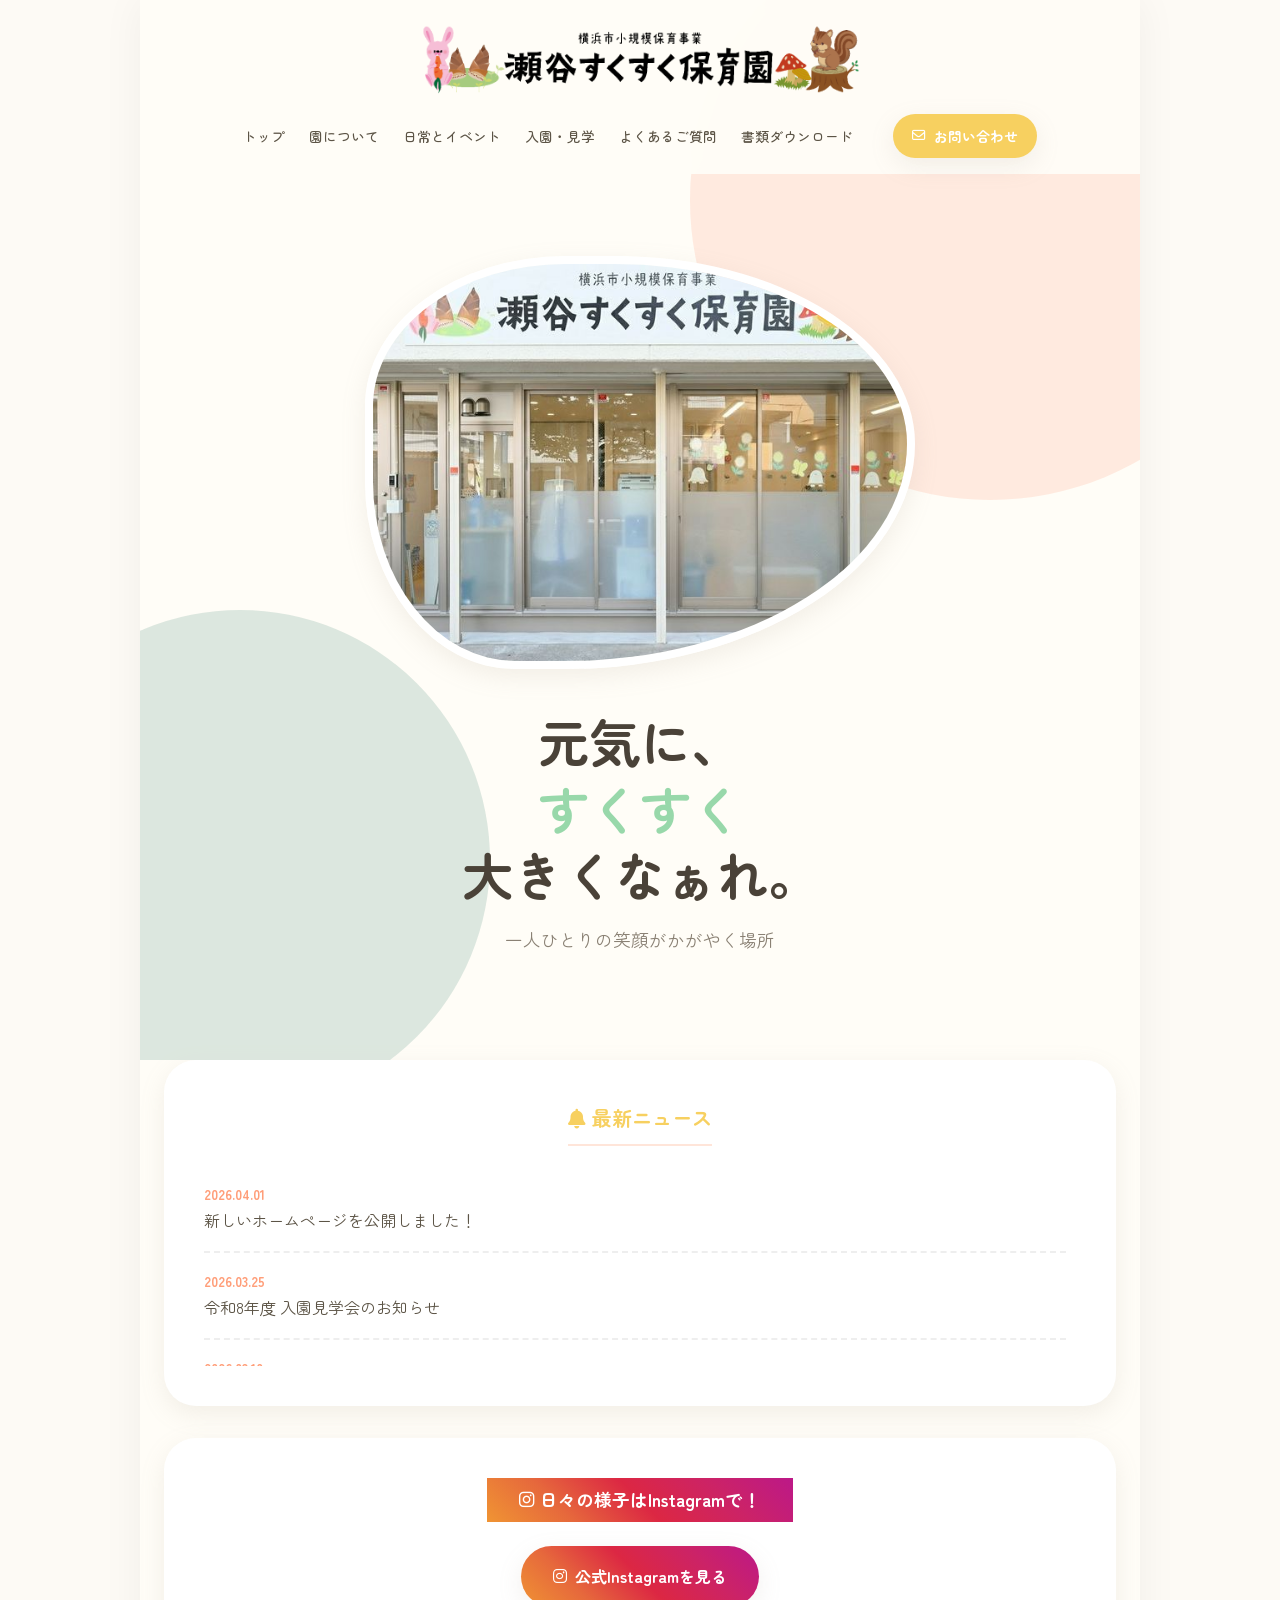
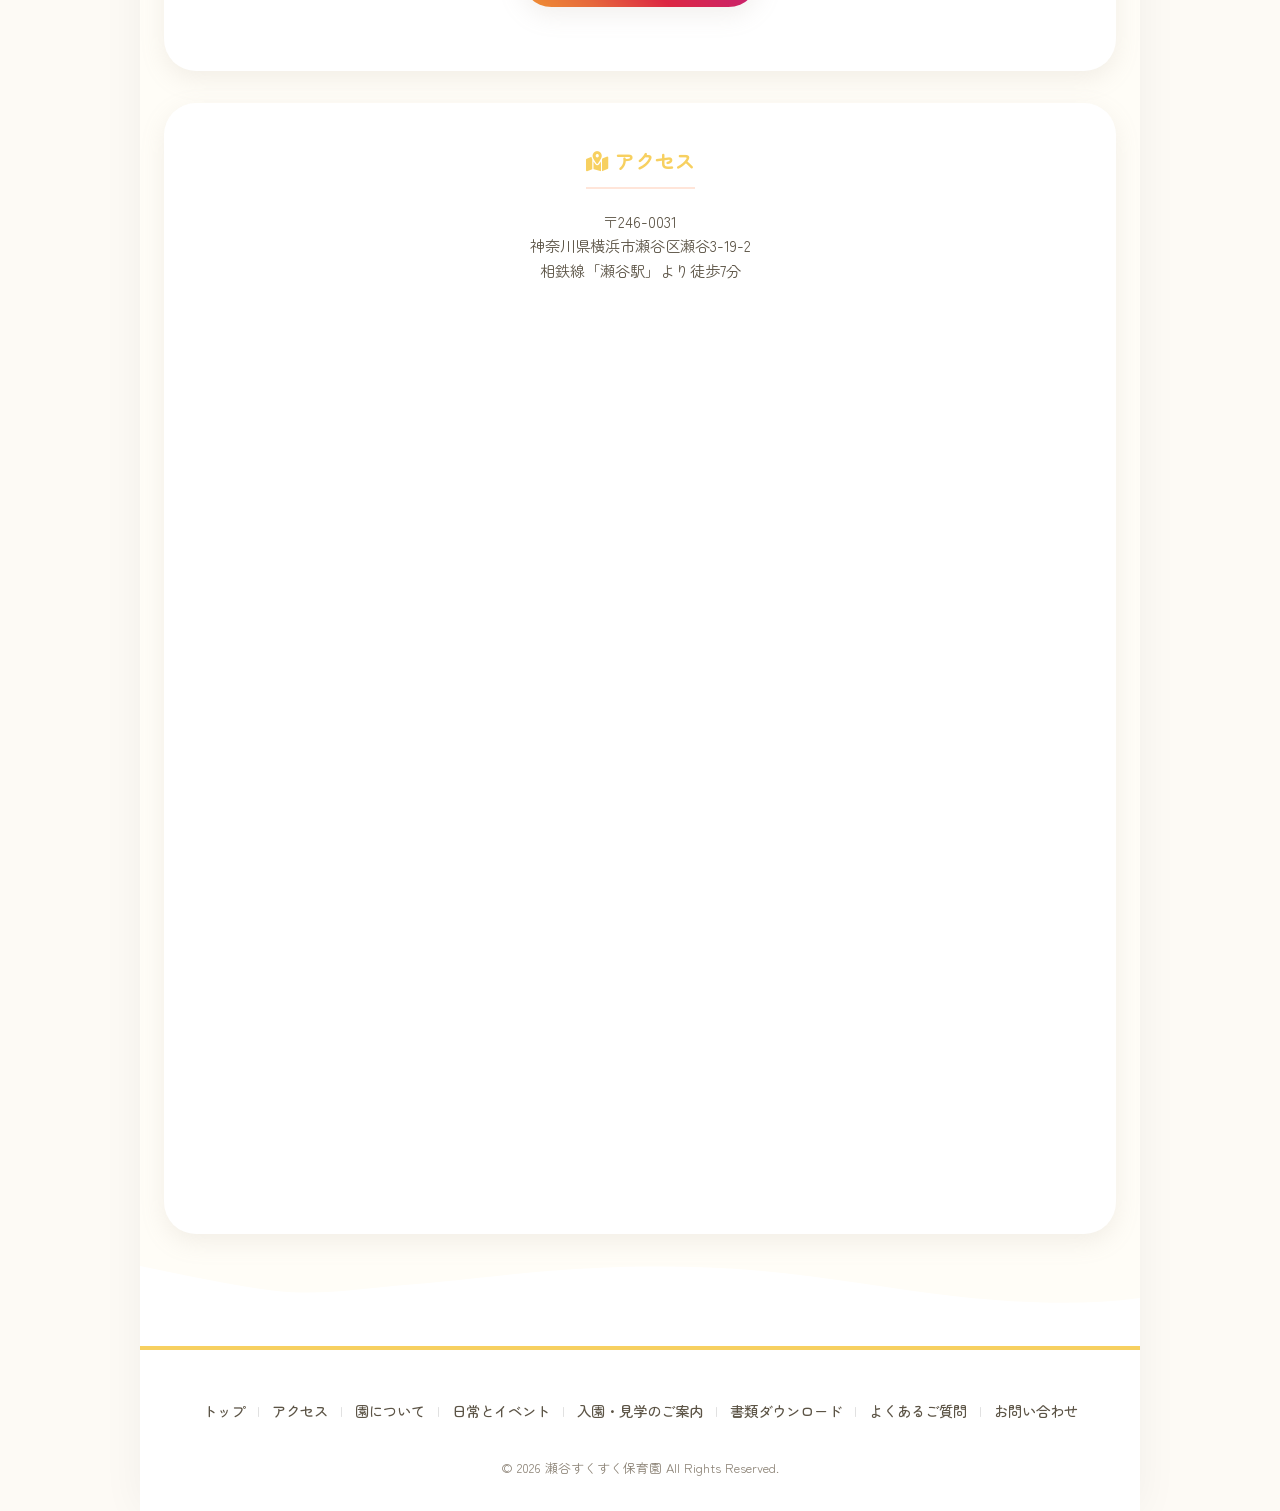
==== index.html @ 784ada80 "feat: デスクトップメニューに「書類ダウンロード」を追加し全ページのナビゲーションを統一" ====
<!DOCTYPE html>
<html lang="ja">

<head>
  <meta charset="UTF-8">
  <meta name="viewport" content="width=device-width, initial-scale=1.0, maximum-scale=1.0, user-scalable=no">
  <title>瀬谷すくすく保育園 | トップ</title>
  <meta name="description" content="瀬谷すくすく保育園の新しいホームページです。毎日の元気な様子はInstagramで配信中！見学・入園のご案内はこちら。">
  <link rel="stylesheet" href="css/styles.css">
  <link rel="stylesheet" href="https://cdnjs.cloudflare.com/ajax/libs/font-awesome/6.4.0/css/all.min.css">
  <!-- Elfsight Instagram Widget script -->
  <script src="https://elfsightcdn.com/platform.js" async></script>
</head>

<body>

  <!-- Main Container -->
  <div class="container">

    <header>
      <a href="index.html" class="logo">
        <img src="images/main_logo_v3.png" alt="瀬谷すくすく保育園" class="logo-img">
      </a>
      <nav class="desktop-nav">
        <ul>
          <li><a href="index.html">トップ</a></li>
          <li><a href="about.html">園について</a></li>
          <li><a href="daily.html">日常とイベント</a></li>
          <li><a href="admission.html">入園・見学</a></li>
          <li><a href="faq.html">よくあるご質問</a></li>
          <li><a href="download.html">書類ダウンロード</a></li>
        </ul>
        <div class="nav-contact-desktop">
          <a href="contact.html" class="btn btn-primary"><i class="fa-regular fa-envelope"></i> お問い合わせ</a>
        </div>
      </nav>
      <div class="hamburger">
        <span></span>
        <span></span>
        <span></span>
      </div>
      <!-- Hamburger Menu Overlay -->
      <nav class="mobile-nav">
        <img src="images/rabbit_menu.png" alt="うさぎ" class="menu-rabbit">
        <ul>
          <li><a href="index.html">トップ</a></li>
          <li><a href="index.html#access">アクセス</a></li>
          <li><a href="about.html">園について</a></li>
          <li><a href="daily.html">日常とイベント</a></li>
          <li><a href="admission.html">入園・見学のご案内</a></li>
          <li><a href="download.html">書類ダウンロード</a></li>
          <li><a href="faq.html">よくあるご質問</a></li>
        </ul>
        <div class="nav-contact">
          <a href="contact.html" class="btn btn-primary"><i class="fa-regular fa-envelope"></i> お問い合わせ</a>
        </div>
      </nav>
    </header>

    <main>
      <!-- Hero Section -->
      <section id="top" class="hero">
        <div class="hero-bg-blob"></div>
        <div class="hero-bg-blob-2"></div>
        <div class="hero-image">
          <img src="images/hero-1.png" alt="瀬谷すくすく保育園" class="fade-in" id="hero-image-main">
        </div>
        <h1 style="margin-top: 0;">
          元気に、<span>すくすく</span>大きくなぁれ。
        </h1>
        <p>一人ひとりの笑顔がかがやく場所</p>
      </section>

        <!-- Latest News Section -->
        <section id="news" class="card fade-in">
          <h2 class="card-title">
            <i class="fa-solid fa-bell" style="color: var(--primary-color);"></i> 最新ニュース
          </h2>
          <div class="news-list-container">
            <div class="news-item">
              <span class="news-date">2026.04.01</span>
              <span class="news-title">新しいホームページを公開しました！</span>
            </div>
            <div class="news-item">
              <span class="news-date">2026.03.25</span>
              <span class="news-title">令和8年度 入園見学会のお知らせ</span>
            </div>
            <div class="news-item">
              <span class="news-date">2026.03.10</span>
              <span class="news-title">春の親子遠足について</span>
            </div>
            <div class="news-item">
              <span class="news-date">2026.02.28</span>
              <span class="news-title">「すくすく通信」3月号を掲載しました</span>
            </div>
          </div>
        </section>

        <!-- Instagram Section -->
        <section id="instagram" class="card fade-in" style="padding-left: 1rem; padding-right: 1rem;">
          <div class="insta-header">
            <h2 class="insta-title-main"><i class="fa-brands fa-instagram"></i>日々の様子はInstagramで！</h2>
          </div>

          <div class="elfsight-app-5ca52e6a-f6e7-4073-9e24-0e0b05ff27c8" data-elfsight-app-lazy></div>

          <a href="https://www.instagram.com/sukusukuseya/" class="btn btn-instagram" target="_blank">
            <i class="fa-brands fa-instagram"></i> 公式Instagramを見る
          </a>
        </section>

      <!-- Access Section -->
      <!-- Access Section -->
      <section id="access" class="access card fade-in">
        <h3 class="card-title">
          <i class="fa-solid fa-map-location-dot" style="color: var(--primary-color);"></i> アクセス
        </h3>
        <p class="access-address">
          〒246-0031<br>
          神奈川県横浜市瀬谷区瀬谷3-19-2<br>
          相鉄線「瀬谷駅」より徒歩7分
        </p>

        <div class="map-container">
          <iframe src="https://maps.google.com/maps?q=神奈川県横浜市瀬谷区瀬谷3-19-2&t=&z=15&ie=UTF8&iwloc=&output=embed"
            width="100%" height="500" style="border:0; height: 100%;" allowfullscreen="" loading="lazy"
            referrerpolicy="no-referrer-when-downgrade"></iframe>
        </div>
      </section>

      <!-- Wave Separator -->
      <div class="wave-top"></div>

    </main>

    <!-- Footer -->
    <footer>
      <nav class="footer-nav">
        <a href="index.html">トップ</a>
        <a href="index.html#access">アクセス</a>
        <a href="about.html">園について</a>
        <a href="daily.html">日常とイベント</a>
        <a href="admission.html">入園・見学のご案内</a>
        <a href="download.html">書類ダウンロード</a>
        <a href="faq.html">よくあるご質問</a>
        <a href="contact.html">お問い合わせ</a>
      </nav>
      <p class="copyright">
        &copy; 2026 瀬谷すくすく保育園 All Rights Reserved.
      </p>
    </footer>

  </div>

  <script src="js/main.js"></script>
</body>

</html>
---- css/styles.css ----
@import url('https://fonts.googleapis.com/css2?family=Zen+Maru+Gothic:wght@400;500;700&display=swap');

:root {
  --primary-color: #F7D060;
  --secondary-color: #98D8AA;
  --accent-color: #FF9E79;
  --bg-color: #FFFDF7;
  --text-main: #5C5446;
  --text-light: #8A8174;
  --blob-peach: #FFE5D9;
  --blob-green: #D4E2D9;
  --box-shadow: 0 8px 24px rgba(169, 155, 142, 0.15);
  --border-radius-lg: 32px;
  --border-radius-blob: 40% 60% 70% 30% / 40% 50% 60% 50%;
  --transition: all 0.3s ease;
  --card-padding-sp: 1.5rem;
  --card-padding-pc: 2.5rem;
}

* {
  box-sizing: border-box;
  margin: 0;
  padding: 0;
}

body {
  font-family: 'Zen Maru Gothic', sans-serif;
  color: var(--text-main);
  background-color: var(--bg-color);
  line-height: 1.8;
  overflow-x: hidden;
}

body.no-scroll {
  overflow: hidden;
}

/* Visibility Utilities */
.sp, .tab, .pc {
  display: none !important;
}

@media (max-width: 767px) {
  .sp {
    display: block !important;
  }
  br.sp {
    display: inline !important;
  }
}

@media (min-width: 768px) and (max-width: 1023px) {
  .tab {
    display: block !important;
  }
  br.tab {
    display: inline !important;
  }
}

@media (min-width: 1024px) {
  .pc {
    display: block !important;
  }
  br.pc {
    display: inline !important;
  }
}

a {
  text-decoration: none;
  color: inherit;
}

h1,
h2,
h3,
h4 {
  font-weight: 700;
  color: #4A4238;
}

img {
  max-width: 100%;
  height: auto;
  border-radius: var(--border-radius-lg);
}

/* Animations */
@keyframes float {
  0% {
    transform: translateY(0px) rotate(0deg);
  }

  50% {
    transform: translateY(-15px) rotate(2deg);
  }

  100% {
    transform: translateY(0px) rotate(0deg);
  }
}

@keyframes blob-morph {
  0% {
    border-radius: 40% 60% 70% 30% / 40% 50% 60% 50%;
  }

  34% {
    border-radius: 70% 30% 50% 50% / 30% 30% 70% 70%;
  }

  67% {
    border-radius: 100% 60% 60% 100% / 100% 100% 60% 60%;
  }

  100% {
    border-radius: 40% 60% 70% 30% / 40% 50% 60% 50%;
  }
}

@keyframes fadeIn {
  from {
    opacity: 0;
    transform: translateY(20px);
  }

  to {
    opacity: 1;
    transform: translateY(0);
  }
}

.fade-in {
  opacity: 0;
  animation: fadeIn 1s ease forwards;
}

/* Header */
header {
  position: fixed;
  top: 0;
  left: 0;
  width: 100%;
  padding: 0.8rem 1rem;
  display: flex;
  justify-content: center;
  align-items: center;
  z-index: 1000;
  background: rgba(255, 253, 247, 0.9);
  backdrop-filter: blur(10px);
}

.logo {
  font-size: 1.25rem;
  font-weight: 700;
  color: var(--accent-color);
  display: flex;
  align-items: center;
  gap: 8px;
  margin: 0;
  max-width: calc(100% - 100px);
}

/* CSS-based crop for the sign */
.logo-img {
  width: auto;
  max-width: 100%;
  height: 70px;
  object-fit: contain;
  border-radius: 0;
}

.logo-img-small {
  width: 150px;
  height: 30px;
  object-fit: cover;
  object-position: center 10%;
  border-radius: 8px;
  margin-bottom: 0.5rem;
}

.hamburger {
  position: absolute;
  right: 1.25rem;
  top: 50%;
  transform: translateY(-50%);
  width: 32px;
  height: 22px;
  display: flex;
  flex-direction: column;
  justify-content: space-between;
  cursor: pointer;
  z-index: 1001;
}

.hamburger span {
  display: block;
  width: 100%;
  height: 3px;
  background-color: var(--text-main);
  border-radius: 3px;
  transition: var(--transition);
}

.hamburger.active span:nth-child(1) {
  transform: translateY(9.5px) rotate(45deg);
}

.hamburger.active span:nth-child(2) {
  opacity: 0;
}

.hamburger.active span:nth-child(3) {
  transform: translateY(-9.5px) rotate(-45deg);
}

/* Mobile Nav Overlay */
.mobile-nav {
  position: fixed;
  top: 0;
  left: 0;
  width: 100%;
  height: 100%;
  height: 100dvh;
  background: var(--bg-color);
  z-index: 1000;
  display: flex;
  flex-direction: column;
  justify-content: flex-start;
  align-items: center;
  padding: 4rem 1.5rem;
  opacity: 0;
  visibility: hidden;
  transform: scale(0.95);
  transition: opacity 0.4s ease, visibility 0.4s, transform 0.4s ease;
  overflow-y: auto;
  -webkit-overflow-scrolling: touch;
}

.mobile-nav.open {
  opacity: 1;
  visibility: visible;
  transform: scale(1);
}

.menu-rabbit {
  width: 100px;
  max-width: 30%;
  margin-bottom: 0.5rem;
  animation: float 4s ease-in-out infinite;
}

.mobile-nav ul {
  list-style: none;
  text-align: center;
  margin-bottom: 1.5rem;
}

.mobile-nav ul li {
  margin-bottom: 1rem;
}

.mobile-nav ul li a {
  font-size: 1.2rem;
  font-weight: 700;
  color: var(--text-main);
}

.nav-contact {
  margin-top: 0;
}

/* Helper for subpages */
.pt-top {
  padding-top: 110px;
}

/* Hero Section */
.hero {
  position: relative;
  display: flex;
  flex-direction: column;
  align-items: center;
  padding: 8rem 1.5rem 4rem;
  text-align: center;
  overflow: hidden;
  z-index: 5; /* Create stacking context for bubbles */
}

.hero h1, .hero p, .hero-image {
  position: relative;
  z-index: 10; /* Ensure content is above bubbles */
}

.hero-bg-blob {
  position: absolute;
  top: -50px;
  right: -100px;
  width: 300px;
  height: 300px;
  background: var(--blob-peach);
  border-radius: 50%;
  opacity: 0.8;
  z-index: 1;
  animation: blob-morph 10s infinite alternate;
}

.hero-bg-blob-2 {
  position: absolute;
  bottom: 0;
  left: -80px;
  width: 250px;
  height: 250px;
  background: var(--blob-green);
  border-radius: 50%;
  opacity: 0.8;
  z-index: 1;
  animation: blob-morph 12s infinite alternate-reverse;
}

.hero-image {
  position: relative;
  width: 100%;
  max-width: 550px;
  animation: float 6s ease-in-out infinite;
  margin-bottom: 2rem;
}

.hero h1 {
  font-size: 2.5rem;
  line-height: 1.3;
  margin-bottom: 1rem;
  position: relative;
  z-index: 10;
}

.hero h1 span {
  display: block;
  color: var(--secondary-color);
}

.hero p {
  font-size: 1.1rem;
  margin-bottom: 2.5rem;
  color: var(--text-light);
}

.hero-image img {
  width: 100%;
  aspect-ratio: 4 / 3;
  object-fit: cover;
  border-radius: var(--border-radius-blob);
  box-shadow: var(--box-shadow);
  border: 8px solid white;
  position: relative;
  z-index: 11;
  /* Combine animations: fadeIn for opacity, blob-morph for shape */
  animation: fadeIn 0.8s ease-out forwards, blob-morph 15s infinite alternate;
}

.hero-image img.hero-img-exterior {
  object-position: center 30%; /* Shift image content downwards to show sign */
}

/* Wavy Section Separators using SVG background */
.wave-top,
.wave-bottom {
  width: 100%;
  height: 40px;
  /* Adjust height */
  background-repeat: no-repeat;
  background-size: 100% 100%;
  /* Ensure the wave stretches to full width/height */
  background-position: bottom;
}

.wave-top {
  background-image: url('data:image/svg+xml;utf8,<svg viewBox="0 0 1200 120" preserveAspectRatio="none" xmlns="http://www.w3.org/2000/svg"><path d="M321.39,56.44c58-10.79,114.16-30.13,172-41.86,82.39-16.72,168.19-17.73,250.45-.39C823.78,31,906.67,72,985.66,92.83c70.05,18.48,146.53,26.09,214.34,3V120H0V0C54.43,26.5,108.57,59.34,163.66,74.72,216.59,89.47,270.78,66.86,321.39,56.44Z" fill="%23fff" /></svg>');
  height: 80px;
  /* 40px wave + 40px white space */
  background-size: 100% 40px;
  background-position: top;
  border-bottom: 40px solid #fff;
  margin-top: 0;
  margin-bottom: 0;
  position: relative;
  z-index: 5;
  pointer-events: none;
  /* Make clicking/scrolling pass through */
}

/* Sections */
section {
  padding: 1.5rem 0.75rem;
  position: relative;
  scroll-margin-top: 110px;
}

@media (min-width: 480px) {
  section {
    padding: 2rem 1.5rem;
  }
}

.section-title {
  text-align: center;
  font-size: clamp(1.4rem, 6vw, 1.8rem);
  margin: 1.5rem auto 2.5rem;
  position: relative;
  display: block;
  width: fit-content;
}

.section-title::after {
  content: '';
  position: absolute;
  bottom: -8px;
  left: 15%;
  width: 70%;
  height: 6px;
  background: var(--primary-color);
  border-radius: 4px;
}


/* Instagram Special Decoration */
.insta-header {
  display: flex;
  flex-direction: column;
  align-items: center;
  margin-bottom: 1.5rem;
}

.insta-title-main {
  background: linear-gradient(45deg, #f09433, #e6683c, #dc2743, #cc2366, #bc1888);
  color: white;
  padding: 0.4rem 2rem;
  font-size: 1.1rem;
  font-weight: bold;
  display: inline-flex;
  align-items: center;
  gap: 6px;
}

#eapps-instagram-feed-1 {
  margin: 0 auto;
}

/* Force 4 columns for Instagram widget on mobile */
@media (max-width: 767px) {
  div[class*="elfsight-app"] div[class*="GridInner"],
  div[class*="elfsight-app"] div[class*="PostsGrid__Inner"],
  div[class*="elfsight-app"] div[class*="Layout__Inner"] {
    display: grid !important;
    grid-template-columns: repeat(4, 1fr) !important;
    gap: 4px !important;
  }
  
  /* Adjust image ratio/size if necessary */
  div[class*="elfsight-app"] div[class*="Post__Media"] {
    padding-top: 100% !important;
  }
}

.news-list-container {
  max-height: 200px;
  overflow-y: auto;
  padding-right: 10px;
  text-align: left;
}


/* News & Instagram */
.news-insta {
  background: white;
  border-radius: var(--border-radius-lg);
  padding: var(--card-padding-sp);
  box-shadow: var(--box-shadow);
  margin-bottom: 2rem;
  position: relative;
}

@media (min-width: 480px) {
  .news-insta {
    padding: var(--card-padding-pc);
  }
}

.news-item {
  display: flex;
  flex-direction: column;
  border-bottom: 2px dashed #eee;
  padding: 1rem 0;
}

.news-item:last-child {
  border-bottom: none;
}

.news-date {
  font-size: 0.85rem;
  color: var(--accent-color);
  font-weight: 700;
}

.news-title {
  font-size: 1rem;
}

.news-list-container::-webkit-scrollbar {
  width: 6px;
}

.news-list-container::-webkit-scrollbar-track {
  background: var(--bg-color);
  border-radius: 4px;
}

.news-list-container::-webkit-scrollbar-thumb {
  background: var(--primary-color);
  border-radius: 4px;
}

.btn {
  display: inline-flex;
  align-items: center;
  justify-content: center;
  padding: 1rem 2rem;
  border-radius: 50px;
  font-weight: 700;
  box-shadow: var(--box-shadow);
  transition: var(--transition);
  margin-bottom: 1.5rem;
  gap: 8px;
}

.btn-primary {
  background: var(--primary-color);
  color: #fff;
}

.btn-primary:active {
  transform: scale(0.95);
}

.btn-instagram {
  background: linear-gradient(45deg, #f09433 0%, #e6683c 25%, #dc2743 50%, #cc2366 75%, #bc1888 100%);
  color: white;
}

/* About Section */
.about {
  background: var(--blob-peach);
  border-radius: var(--border-radius-lg);
  margin: 2rem 1.5rem;
  padding: var(--card-padding-sp);
}

@media (min-width: 480px) {
  .about {
    padding: var(--card-padding-pc);
  }
}

.manager-profile {
  display: flex;
  flex-direction: column;
  align-items: center;
  text-align: center;
  margin-bottom: 2rem;
}

.manager-avatar {
  width: 150px;
  height: 150px;
  border-radius: 50%;
  margin-bottom: 1rem;
  object-fit: cover;
}

/* Daily Life & Admission */
.card {
  background: white;
  border-radius: var(--border-radius-lg);
  padding: var(--card-padding-sp);
  box-shadow: var(--box-shadow);
  margin-bottom: 2rem;
  margin-left: 0.75rem;
  margin-right: 0.75rem;
  text-align: left;
}

@media (min-width: 480px) {
  .card {
    padding: var(--card-padding-pc);
    margin-left: 1.5rem;
    margin-right: 1.5rem;
  }
}

.card-title {
  font-size: clamp(1.1rem, 4vw, 1.25rem);
  margin-bottom: 1.25rem;
  color: var(--primary-color);
  border-bottom: 2px solid var(--blob-peach);
  padding-bottom: 0.5rem;
  text-align: center;
  width: fit-content;
  margin-left: auto;
  margin-right: auto;
  display: block;
}

.card p {
  font-size: clamp(0.85rem, 3.8vw, 0.95rem);
  line-height: 1.6;
}

.admission-alert {
  background: var(--blob-blue);
  border: 2px dashed var(--secondary-color);
  box-shadow: none;
  /* Special alert look without card shadow */
}

/* Specialized Card for Contact/Call-to-Action */
.card-contact {
  text-align: center;
  background: white !important;
  border: 2px solid #FEF5D4 !important;
  box-shadow: none !important;
}

.btn-secondary-outline {
  background: white !important;
  border: 2px solid var(--secondary-color) !important;
  color: var(--secondary-color) !important;
}

.btn-secondary-outline:hover {
  background: var(--secondary-color) !important;
  color: white !important;
}

/* FAQ */
.faq-item {
  background: white;
  border-radius: 16px;
  margin-bottom: 1.5rem;
  overflow: hidden;
  box-shadow: 0 4px 12px rgba(0, 0, 0, 0.05);
}

.faq-q {
  padding: 1.2rem;
  font-weight: 700;
  cursor: pointer;
  display: flex;
  justify-content: flex-start;
  align-items: center;
  background: white;
  text-align: left;
}

.faq-q::before {
  content: 'Q.';
  color: var(--accent-color);
  font-size: 1.2rem;
  margin-right: 8px;
}

.faq-a {
  padding: 0 1.2rem 1.2rem 2.8rem;
  display: none;
  color: var(--text-light);
  border-top: 1px dashed #eee;
  text-align: left;
}

.faq-item.active .faq-a {
  display: block;
  padding-top: 1.2rem;
}

/* Footer */
footer {
  background: white;
  padding: 3rem 1.5rem 2rem;
  text-align: center;
  border-top: 4px solid var(--primary-color);
  display: flex;
  flex-direction: column;
  align-items: center;
}

.footer-nav {
  display: flex;
  flex-wrap: wrap;
  justify-content: center;
  align-items: center;
  gap: 12px;
  margin-bottom: 2rem;
}

.footer-nav a {
  font-size: 0.9rem;
  font-weight: 500;
  display: flex;
  align-items: center;
  gap: 12px;
}

.footer-nav a:not(:last-child)::after {
  content: '|';
  color: #ddd;
  font-weight: 400;
}

.copyright {
  font-size: 0.8rem;
  color: var(--text-light);
}

/* Helper classes for home/access */
.access-address {
  margin-bottom: 1.5rem;
  font-size: 0.95rem;
  text-align: center;
}

.map-container {
  border-radius: var(--border-radius-lg);
  overflow: hidden;
  margin-top: 0;
  margin-bottom: 1rem;
  aspect-ratio: 1 / 1;
  width: 100%;
}

/* Specific centering for home page cards */
#news,
#instagram,
#access {
  text-align: center;
}


/* Contact Form Styles */
.contact-form {
  text-align: left;
}

.form-group {
  margin-bottom: 1.5rem;
}

.form-group label {
  display: block;
  font-weight: bold;
  margin-bottom: 0.5rem;
  font-size: 0.9rem;
}

.required {
  font-size: 0.7rem;
  background-color: #ff6b6b;
  color: white;
  padding: 2px 6px;
  border-radius: 4px;
  margin-right: 0.5rem;
  vertical-align: middle;
}

.form-group input,
.form-group select,
.form-group textarea {
  width: 100%;
  padding: 0.75rem;
  border: 1px solid #ddd;
  border-radius: 8px;
  font-family: inherit;
  font-size: 1rem;
  background-color: #fafafa;
  transition: border-color 0.3s ease;
}

.form-group input:focus,
.form-group select:focus,
.form-group textarea:focus {
  outline: none;
  border-color: var(--primary-color);
  background-color: #fff;
}

/* Download List Styles */
.download-list {
  list-style: none;
  padding: 0;
  margin: 0;
}

.download-list li {
  display: flex;
  flex-direction: column;
  gap: 1rem;
  padding: 1.5rem 0;
  border-bottom: 1px dashed #ddd;
}

.download-list li:last-child {
  border-bottom: none;
}

.dl-info strong {
  display: block;
  font-size: 1.05rem;
  margin-bottom: 0.5rem;
  color: var(--text-main);
}

.dl-info p {
  font-size: 0.85rem;
  color: var(--text-light);
  line-height: 1.4;
}

.btn-outline {
  display: inline-block;
  background: transparent;
  color: var(--primary-color);
  border: 2px solid var(--primary-color);
  padding: 0.75rem 1.5rem;
  border-radius: 50px;
  text-decoration: none;
  font-weight: 700;
  text-align: center;
  transition: all 0.3s ease;
}

.btn-outline:hover {
  background: var(--primary-color);
  color: white;
}

/* Desktop Navigation Items */
.desktop-nav {
  display: none;
}

/* Multi-column Grid Utility */
.grid-2 {
  display: flex;
  flex-direction: column;
  gap: 1.5rem;
}

/* Media Queries for Tablet/Desktop */
@media (min-width: 768px) {
  body {
    background: #fdfaf5;
  }

  .container {
    max-width: 740px;
    margin: 0 auto;
    background: var(--bg-color);
    box-shadow: 0 0 40px rgba(0, 0, 0, 0.05);
    position: relative;
    overflow: hidden; /* Prevent blobs from spilling out */
  }

  header {
    max-width: 740px !important;
    left: 50% !important;
    transform: translateX(-50%) !important;
    flex-direction: column;
    gap: 1.25rem;
    padding: 1.5rem 1rem 1rem;
    justify-content: center;
    background: rgba(255, 253, 247, 0.95);
  }

  .hamburger {
    display: none;
  }

  .desktop-nav {
    display: flex;
    flex-direction: row; /* Horizontal for menu + button */
    align-items: center;
    justify-content: center;
    gap: 2rem;
    width: 100%;
    margin: 0;
  }

  .desktop-nav ul {
    display: flex;
    list-style: none;
    gap: 1.5rem;
    padding: 0;
    margin: 0;
    justify-content: center;
    flex-wrap: wrap;
  }

  .desktop-nav li a {
    font-size: 0.85rem;
    font-weight: 500;
    color: var(--text-main);
    transition: var(--transition);
  }

  .desktop-nav li a:hover {
    color: var(--accent-color);
  }

  .nav-contact-desktop {
    margin-left: 0.5rem;
  }
  
  .nav-contact-desktop .btn {
    padding: 0.6rem 1.2rem;
    font-size: 0.85rem;
    margin-bottom: 0;
  }

  .hero h1 {
    font-size: 3.2rem;
  }

  .hero {
    padding-top: 14rem;
  }

  .pt-top {
    padding-top: 14rem;
  }
}

@media (min-width: 1024px) {
  .container {
    max-width: 1000px;
  }

  header {
    max-width: 1000px !important;
  }

  .hero {
    padding-top: 16rem;
  }

  .pt-top {
    padding-top: 16rem;
  }

  /* Restore and enlarge blobs for PC */
  .hero-bg-blob {
    width: 600px;
    height: 600px;
    top: -100px;
    right: -150px;
  }

  .hero-bg-blob-2 {
    width: 500px;
    height: 500px;
    bottom: -50px;
    left: -150px;
  }
}
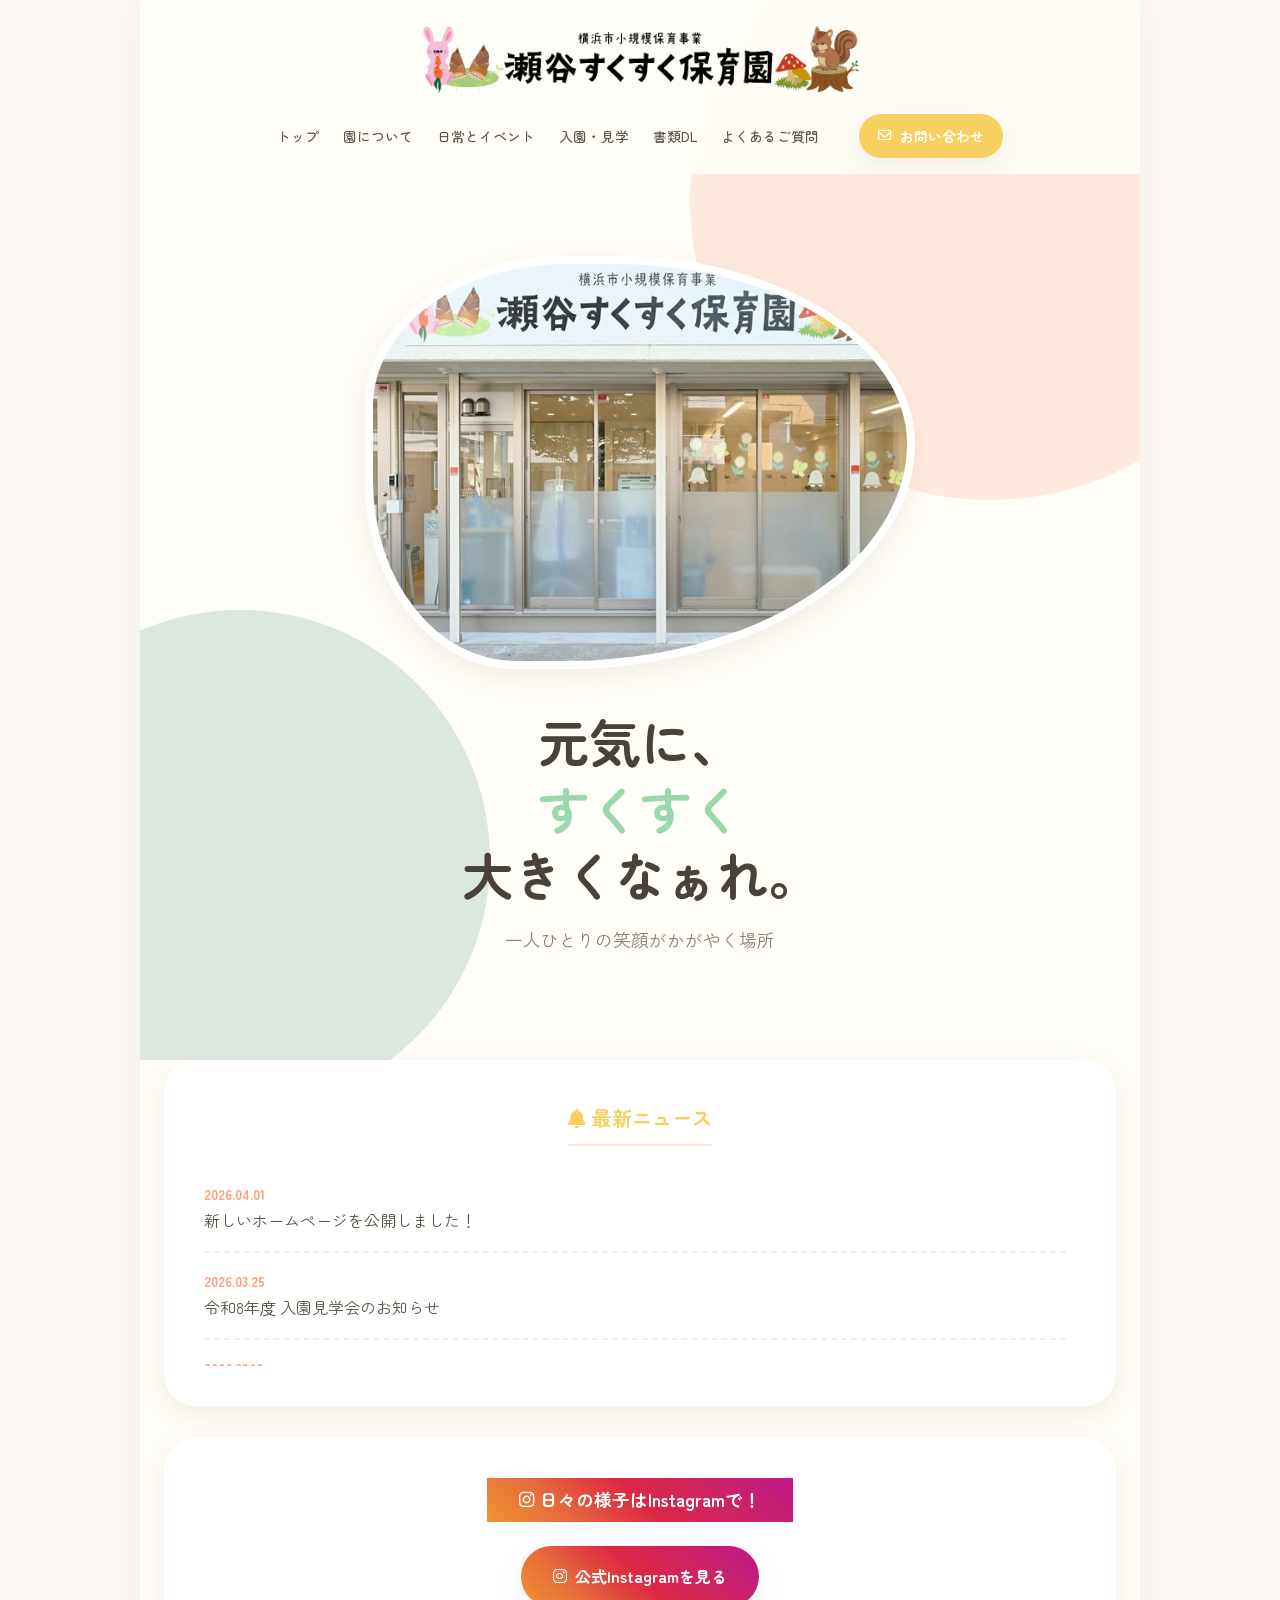
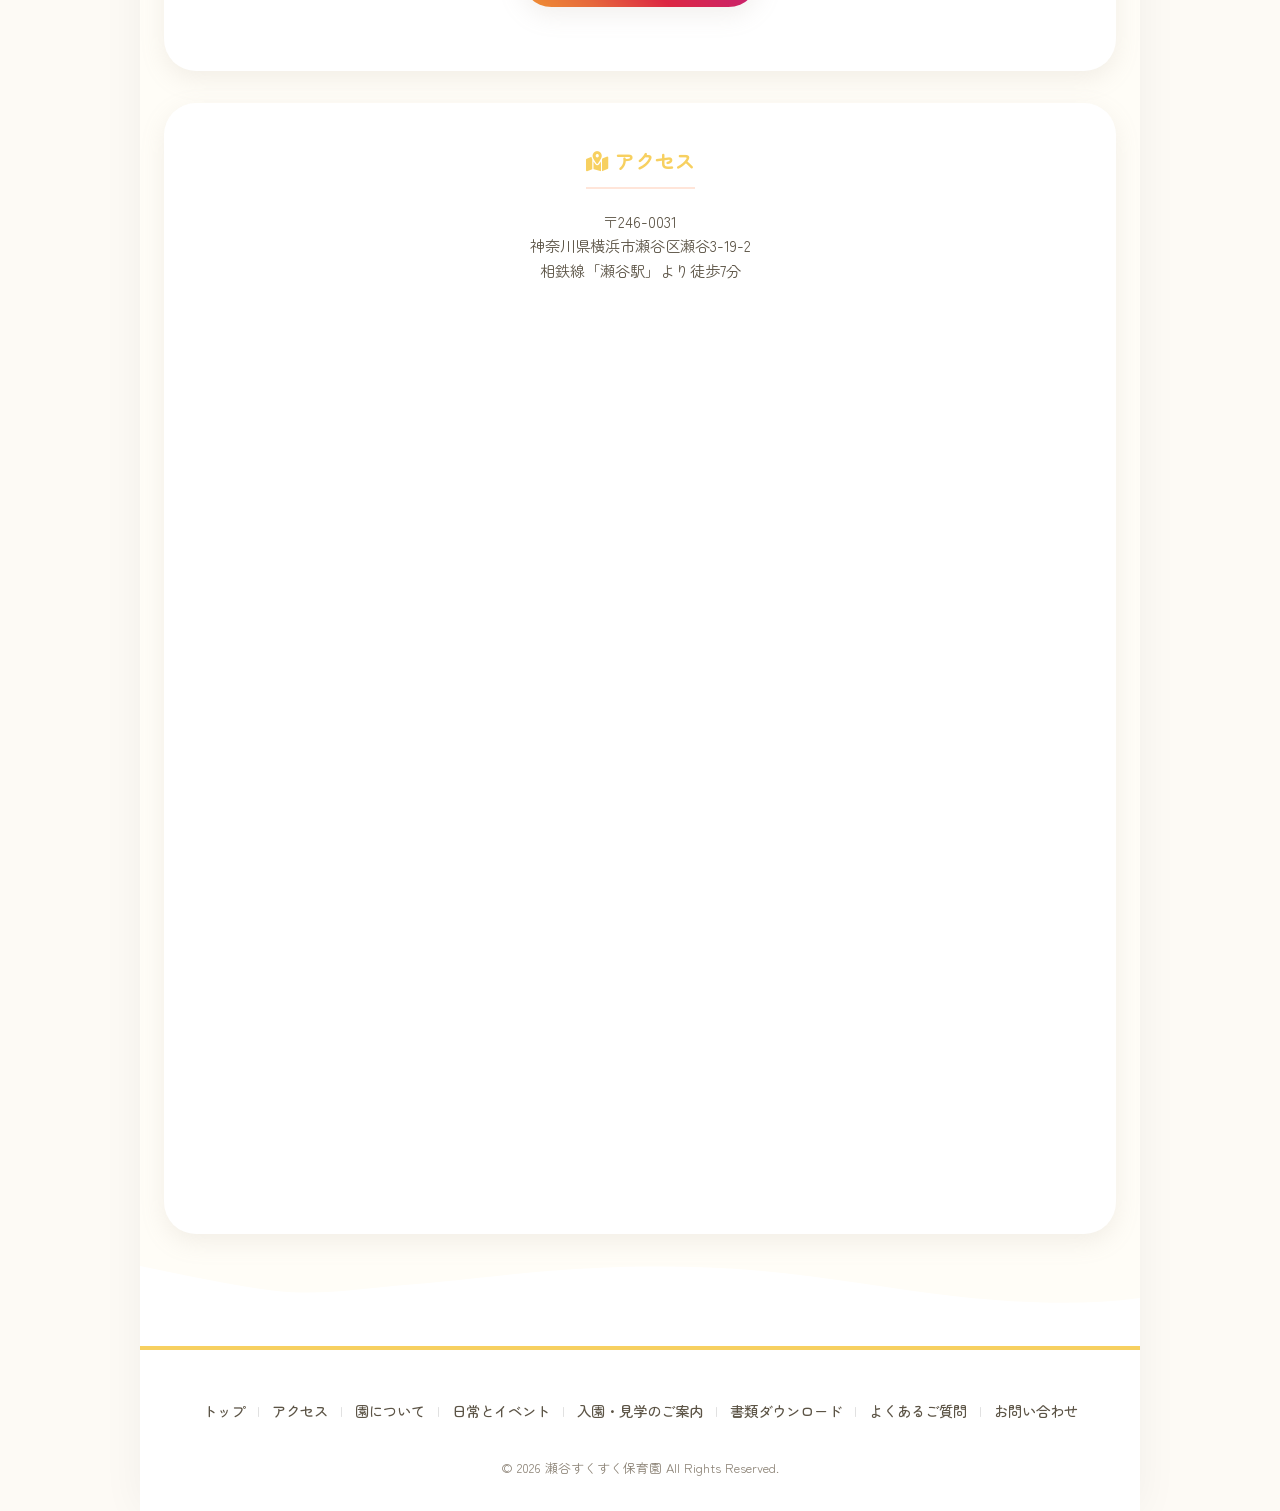
==== commit 2d74823d: "style: デスクトップメニューを「書類DL」に変更し「よくあるご質問」の前に配置" ====
--- a/index.html
+++ b/index.html
@@ -27,8 +27,8 @@
           <li><a href="about.html">園について</a></li>
           <li><a href="daily.html">日常とイベント</a></li>
           <li><a href="admission.html">入園・見学</a></li>
+          <li><a href="download.html">書類DL</a></li>
           <li><a href="faq.html">よくあるご質問</a></li>
-          <li><a href="download.html">書類ダウンロード</a></li>
         </ul>
         <div class="nav-contact-desktop">
           <a href="contact.html" class="btn btn-primary"><i class="fa-regular fa-envelope"></i> お問い合わせ</a>
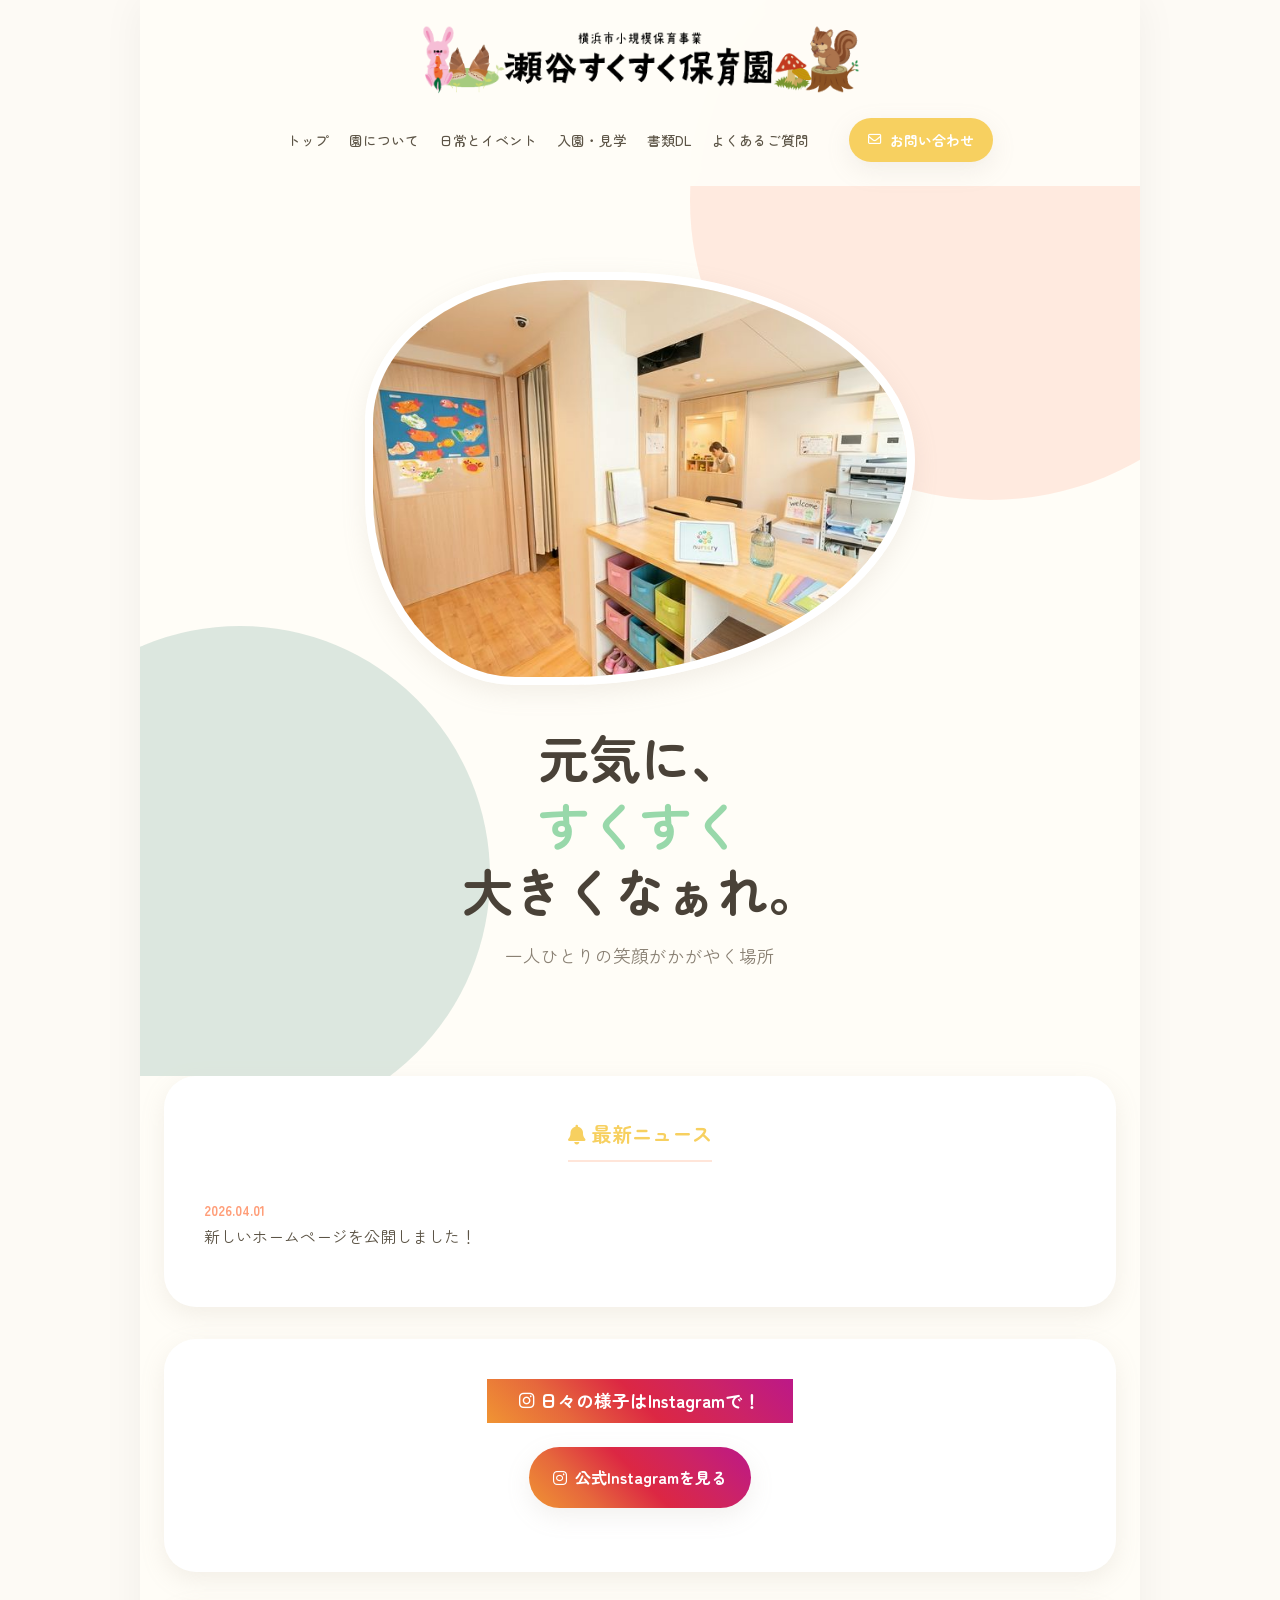
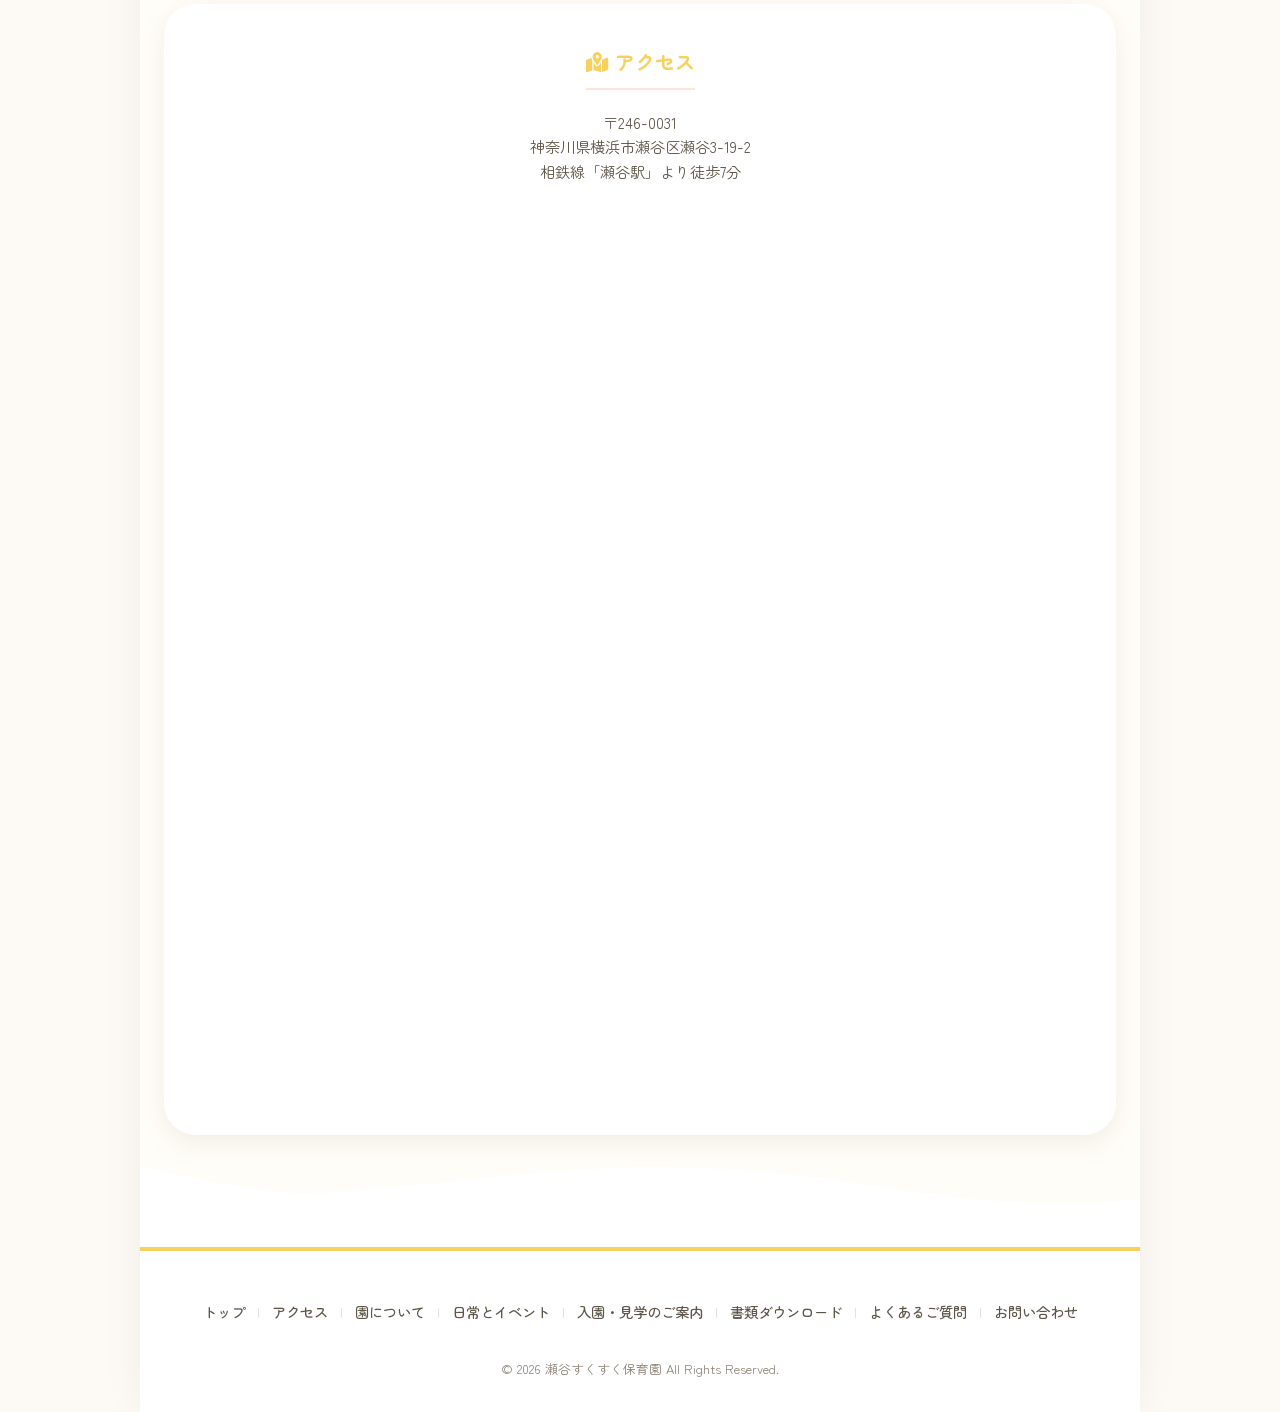
==== commit fe7da617: "feat: design updates to about.html and index.html, change manager photos to illustrations" ====
--- a/index.html
+++ b/index.html
@@ -71,43 +71,31 @@
         <p>一人ひとりの笑顔がかがやく場所</p>
       </section>
 
-        <!-- Latest News Section -->
-        <section id="news" class="card fade-in">
-          <h2 class="card-title">
-            <i class="fa-solid fa-bell" style="color: var(--primary-color);"></i> 最新ニュース
-          </h2>
-          <div class="news-list-container">
-            <div class="news-item">
-              <span class="news-date">2026.04.01</span>
-              <span class="news-title">新しいホームページを公開しました！</span>
-            </div>
-            <div class="news-item">
-              <span class="news-date">2026.03.25</span>
-              <span class="news-title">令和8年度 入園見学会のお知らせ</span>
-            </div>
-            <div class="news-item">
-              <span class="news-date">2026.03.10</span>
-              <span class="news-title">春の親子遠足について</span>
-            </div>
-            <div class="news-item">
-              <span class="news-date">2026.02.28</span>
-              <span class="news-title">「すくすく通信」3月号を掲載しました</span>
-            </div>
+      <!-- Latest News Section -->
+      <section id="news" class="card fade-in">
+        <h2 class="card-title">
+          <i class="fa-solid fa-bell" style="color: var(--primary-color);"></i> 最新ニュース
+        </h2>
+        <div class="news-list-container">
+          <div class="news-item">
+            <span class="news-date">2026.04.01</span>
+            <span class="news-title">新しいホームページを公開しました！</span>
           </div>
-        </section>
+        </div>
+      </section>
 
-        <!-- Instagram Section -->
-        <section id="instagram" class="card fade-in" style="padding-left: 1rem; padding-right: 1rem;">
-          <div class="insta-header">
-            <h2 class="insta-title-main"><i class="fa-brands fa-instagram"></i>日々の様子はInstagramで！</h2>
-          </div>
+      <!-- Instagram Section -->
+      <section id="instagram" class="card fade-in" style="padding-left: 1rem; padding-right: 1rem;">
+        <div class="insta-header">
+          <h2 class="insta-title-main"><i class="fa-brands fa-instagram"></i>日々の様子はInstagramで！</h2>
+        </div>
 
-          <div class="elfsight-app-5ca52e6a-f6e7-4073-9e24-0e0b05ff27c8" data-elfsight-app-lazy></div>
+        <div class="elfsight-app-5ca52e6a-f6e7-4073-9e24-0e0b05ff27c8" data-elfsight-app-lazy></div>
 
-          <a href="https://www.instagram.com/sukusukuseya/" class="btn btn-instagram" target="_blank">
-            <i class="fa-brands fa-instagram"></i> 公式Instagramを見る
-          </a>
-        </section>
+        <a href="https://www.instagram.com/sukusukuseya/" class="btn btn-instagram" target="_blank">
+          <i class="fa-brands fa-instagram"></i> 公式Instagramを見る
+        </a>
+      </section>
 
       <!-- Access Section -->
       <!-- Access Section -->
--- a/css/styles.css
+++ b/css/styles.css
@@ -36,7 +36,9 @@
 }
 
 /* Visibility Utilities */
-.sp, .tab, .pc {
+.sp,
+.tab,
+.pc {
   display: none !important;
 }
 
@@ -44,6 +46,7 @@
   .sp {
     display: block !important;
   }
+
   br.sp {
     display: inline !important;
   }
@@ -53,6 +56,7 @@
   .tab {
     display: block !important;
   }
+
   br.tab {
     display: inline !important;
   }
@@ -62,6 +66,7 @@
   .pc {
     display: block !important;
   }
+
   br.pc {
     display: inline !important;
   }
@@ -282,15 +287,19 @@
   display: flex;
   flex-direction: column;
   align-items: center;
-  padding: 8rem 1.5rem 4rem;
+  padding: 9rem 1.5rem 4rem;
   text-align: center;
   overflow: hidden;
-  z-index: 5; /* Create stacking context for bubbles */
-}
-
-.hero h1, .hero p, .hero-image {
+  z-index: 5;
+  /* Create stacking context for bubbles */
+}
+
+.hero h1,
+.hero p,
+.hero-image {
   position: relative;
-  z-index: 10; /* Ensure content is above bubbles */
+  z-index: 10;
+  /* Ensure content is above bubbles */
 }
 
 .hero-bg-blob {
@@ -360,7 +369,8 @@
 }
 
 .hero-image img.hero-img-exterior {
-  object-position: center 30%; /* Shift image content downwards to show sign */
+  object-position: center 30%;
+  /* Shift image content downwards to show sign */
 }
 
 /* Wavy Section Separators using SVG background */
@@ -449,6 +459,7 @@
 
 /* Force 4 columns for Instagram widget on mobile */
 @media (max-width: 767px) {
+
   div[class*="elfsight-app"] div[class*="GridInner"],
   div[class*="elfsight-app"] div[class*="PostsGrid__Inner"],
   div[class*="elfsight-app"] div[class*="Layout__Inner"] {
@@ -456,7 +467,7 @@
     grid-template-columns: repeat(4, 1fr) !important;
     gap: 4px !important;
   }
-  
+
   /* Adjust image ratio/size if necessary */
   div[class*="elfsight-app"] div[class*="Post__Media"] {
     padding-top: 100% !important;
@@ -526,13 +537,14 @@
   display: inline-flex;
   align-items: center;
   justify-content: center;
-  padding: 1rem 2rem;
+  padding: 1rem 1.5rem;
   border-radius: 50px;
   font-weight: 700;
   box-shadow: var(--box-shadow);
   transition: var(--transition);
   margin-bottom: 1.5rem;
   gap: 8px;
+  white-space: nowrap;
 }
 
 .btn-primary {
@@ -867,7 +879,8 @@
     background: var(--bg-color);
     box-shadow: 0 0 40px rgba(0, 0, 0, 0.05);
     position: relative;
-    overflow: hidden; /* Prevent blobs from spilling out */
+    overflow: hidden;
+    /* Prevent blobs from spilling out */
   }
 
   header {
@@ -887,10 +900,11 @@
 
   .desktop-nav {
     display: flex;
-    flex-direction: row; /* Horizontal for menu + button */
+    flex-direction: row;
+    /* Horizontal for menu + button */
     align-items: center;
     justify-content: center;
-    gap: 2rem;
+    gap: 1rem;
     width: 100%;
     margin: 0;
   }
@@ -898,11 +912,11 @@
   .desktop-nav ul {
     display: flex;
     list-style: none;
-    gap: 1.5rem;
+    gap: 1.25rem;
     padding: 0;
     margin: 0;
     justify-content: center;
-    flex-wrap: wrap;
+    flex-wrap: nowrap;
   }
 
   .desktop-nav li a {
@@ -919,7 +933,7 @@
   .nav-contact-desktop {
     margin-left: 0.5rem;
   }
-  
+
   .nav-contact-desktop .btn {
     padding: 0.6rem 1.2rem;
     font-size: 0.85rem;
@@ -931,11 +945,11 @@
   }
 
   .hero {
-    padding-top: 14rem;
+    padding-top: 15rem;
   }
 
   .pt-top {
-    padding-top: 14rem;
+    padding-top: 10rem;
   }
 }
 
@@ -946,14 +960,34 @@
 
   header {
     max-width: 1000px !important;
+    flex-direction: column;
+    justify-content: center;
+    gap: 1.5rem;
+    padding: 1.5rem 1rem;
+    align-items: center;
+  }
+
+  .desktop-nav {
+    width: 100%;
+    justify-content: center;
+    gap: 1.5rem;
+  }
+
+  .desktop-nav ul {
+    gap: 1.25rem;
+  }
+
+  .nav-contact-desktop {
+    margin-left: 1rem;
+    flex-shrink: 0;
   }
 
   .hero {
-    padding-top: 16rem;
+    padding-top: 17rem;
   }
 
   .pt-top {
-    padding-top: 16rem;
+    padding-top: 12rem;
   }
 
   /* Restore and enlarge blobs for PC */
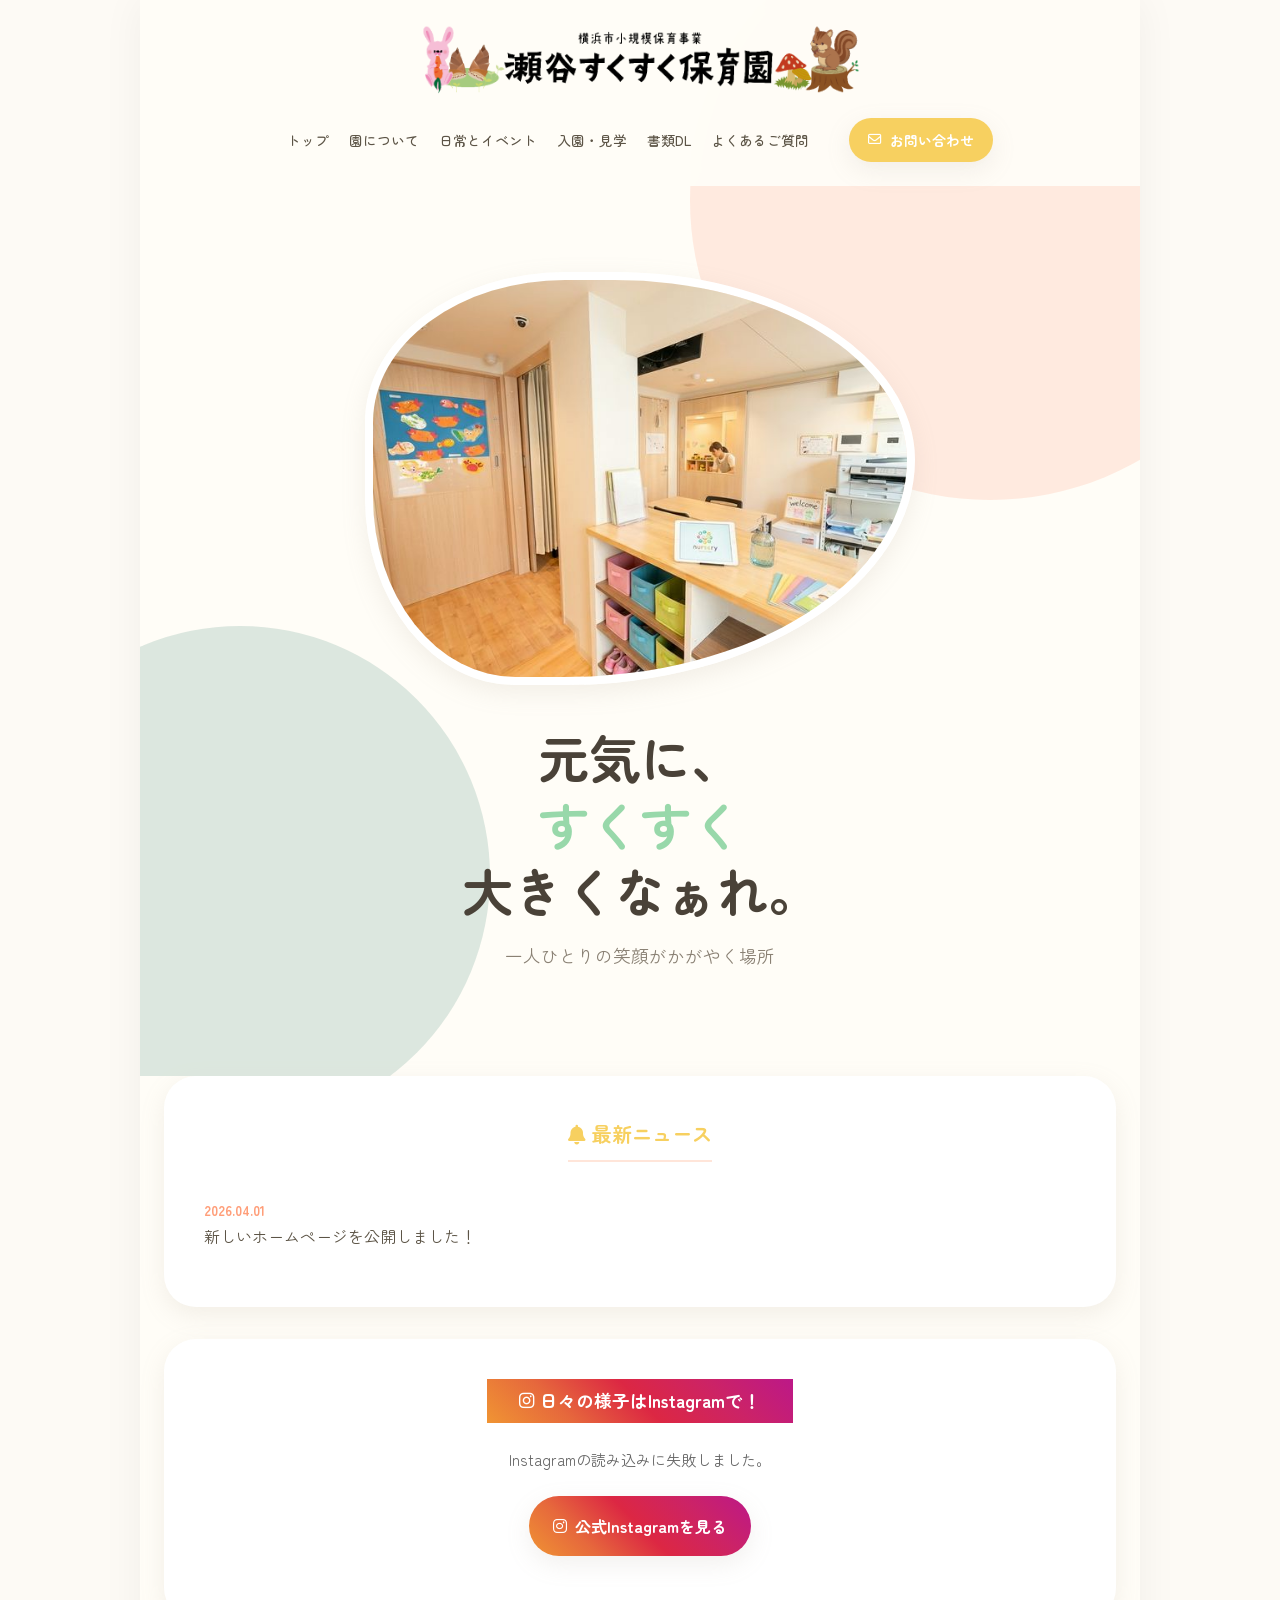
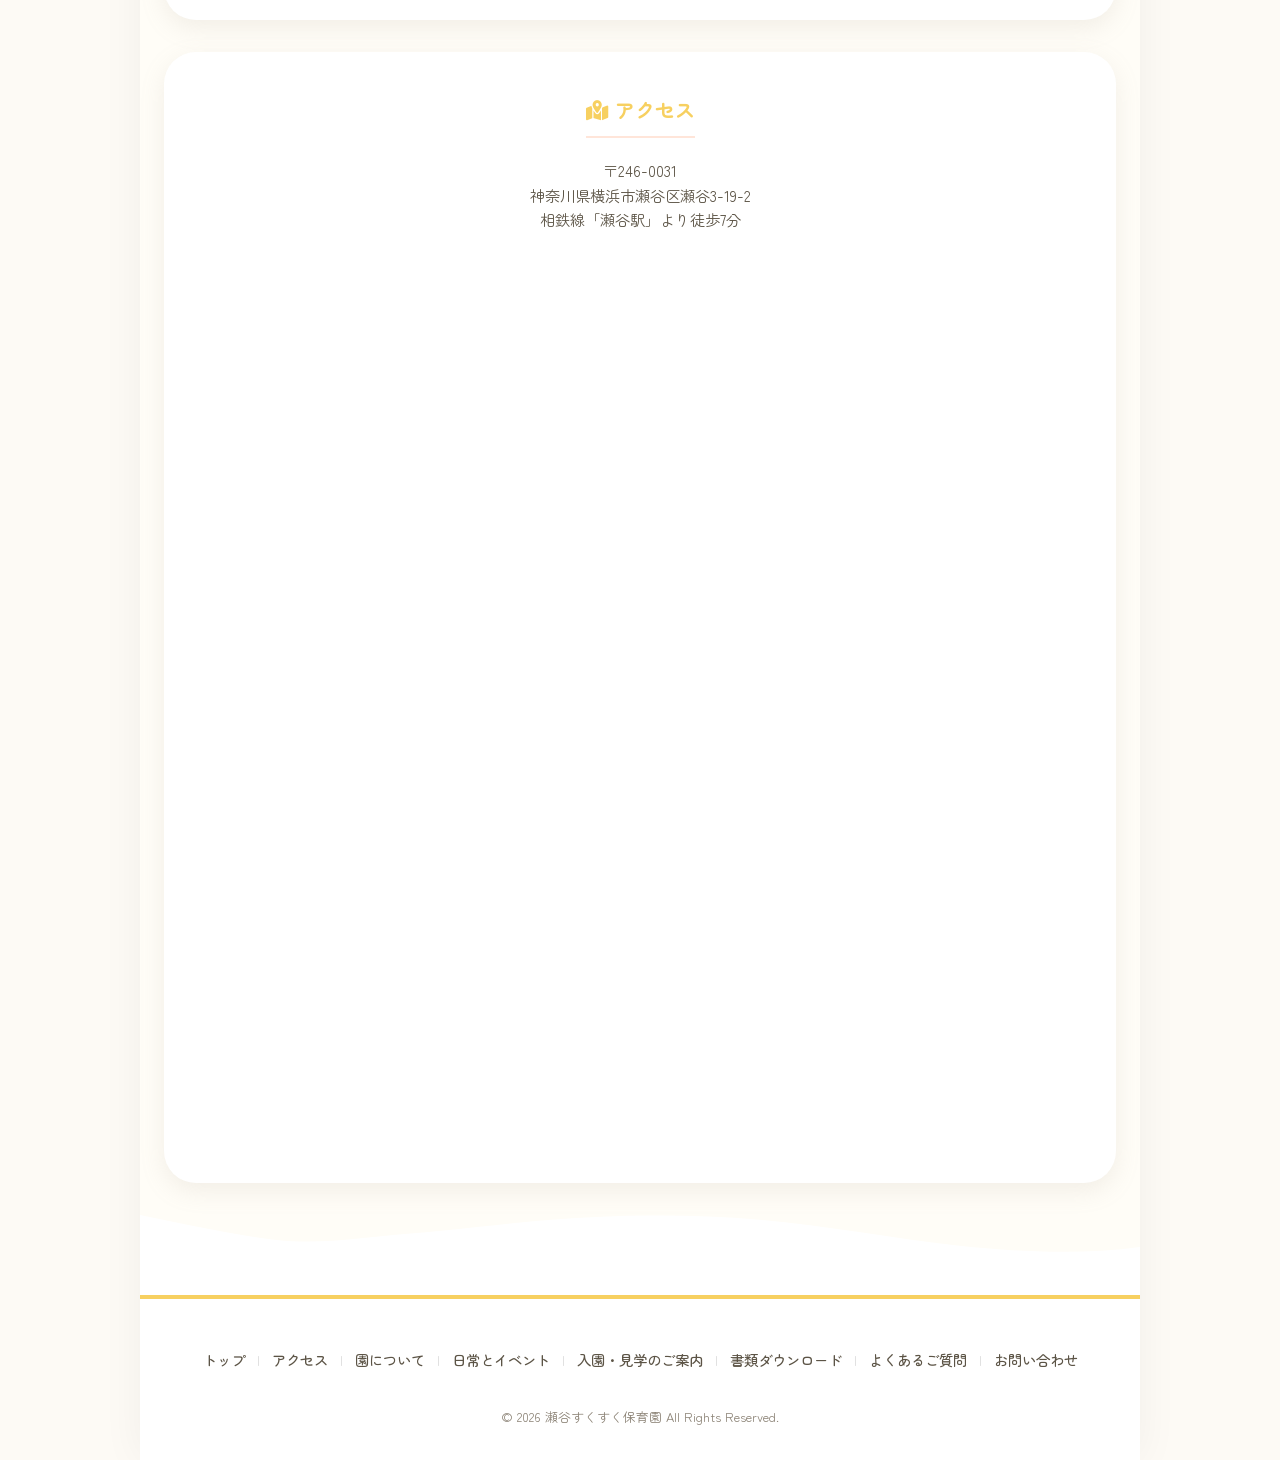
==== commit 3ddc441c: "feat(instagram): implement custom dynamic widget replacing elfsight" ====
--- a/index.html
+++ b/index.html
@@ -8,8 +8,7 @@
   <meta name="description" content="瀬谷すくすく保育園の新しいホームページです。毎日の元気な様子はInstagramで配信中！見学・入園のご案内はこちら。">
   <link rel="stylesheet" href="css/styles.css">
   <link rel="stylesheet" href="https://cdnjs.cloudflare.com/ajax/libs/font-awesome/6.4.0/css/all.min.css">
-  <!-- Elfsight Instagram Widget script -->
-  <script src="https://elfsightcdn.com/platform.js" async></script>
+  <link rel="stylesheet" href="css/instagram.css">
 </head>
 
 <body>
@@ -90,7 +89,9 @@
           <h2 class="insta-title-main"><i class="fa-brands fa-instagram"></i>日々の様子はInstagramで！</h2>
         </div>
 
-        <div class="elfsight-app-5ca52e6a-f6e7-4073-9e24-0e0b05ff27c8" data-elfsight-app-lazy></div>
+        <div id="instafeed" class="insta-grid">
+          <!-- JS will populate posts here -->
+        </div>
 
         <a href="https://www.instagram.com/sukusukuseya/" class="btn btn-instagram" target="_blank">
           <i class="fa-brands fa-instagram"></i> 公式Instagramを見る
@@ -140,6 +141,8 @@
 
   </div>
 
+  <script src="js/config.js"></script>
+  <script src="js/instagram.js"></script>
   <script src="js/main.js"></script>
 </body>
 
--- a/css/instagram.css
+++ b/css/instagram.css
@@ -0,0 +1,87 @@
+/* Instagram Custom Widget Styles */
+.insta-grid {
+  display: grid;
+  grid-template-columns: repeat(3, 1fr);
+  gap: 15px;
+  margin-bottom: 1.5rem;
+}
+
+.insta-item {
+  display: block;
+  text-decoration: none;
+  overflow: hidden;
+  box-shadow: 0 4px 6px rgba(0,0,0,0.05);
+  transition: transform 0.3s ease, box-shadow 0.3s ease;
+}
+
+.insta-item:hover {
+  transform: translateY(-3px);
+  box-shadow: 0 8px 15px rgba(0,0,0,0.1);
+}
+
+.insta-img-wrapper {
+  position: relative;
+  width: 100%;
+  padding-top: 100%; /* 1:1 Aspect Ratio */
+  overflow: hidden;
+}
+
+.insta-img-wrapper img {
+  position: absolute;
+  top: 0;
+  left: 0;
+  width: 100%;
+  height: 100%;
+  object-fit: cover;
+  transition: transform 0.3s ease;
+}
+
+.insta-item:hover .insta-img-wrapper img {
+  transform: scale(1.05);
+}
+
+.insta-hover {
+  position: absolute;
+  inset: 0;
+  background: rgba(0, 0, 0, 0.5);
+  display: flex;
+  justify-content: center;
+  align-items: center;
+  padding: 1rem;
+  opacity: 0;
+  transition: opacity 0.3s ease;
+}
+
+.insta-caption {
+  color: white;
+  font-size: 1.15rem;
+  line-height: 1.4;
+  text-align: center;
+  margin: 0;
+  display: -webkit-box;
+  -webkit-line-clamp: 4;
+  line-clamp: 4;
+  -webkit-box-orient: vertical;
+  overflow: hidden;
+}
+
+.insta-item:hover .insta-hover {
+  opacity: 1;
+}
+
+/* Responsive */
+@media (max-width: 1024px) {
+  .insta-caption {
+    font-size: 1rem;
+  }
+}
+
+@media (max-width: 600px) {
+  .insta-grid {
+    grid-template-columns: repeat(2, 1fr);
+    gap: 10px;
+  }
+  .insta-caption {
+    font-size: 3.5vw;
+  }
+}
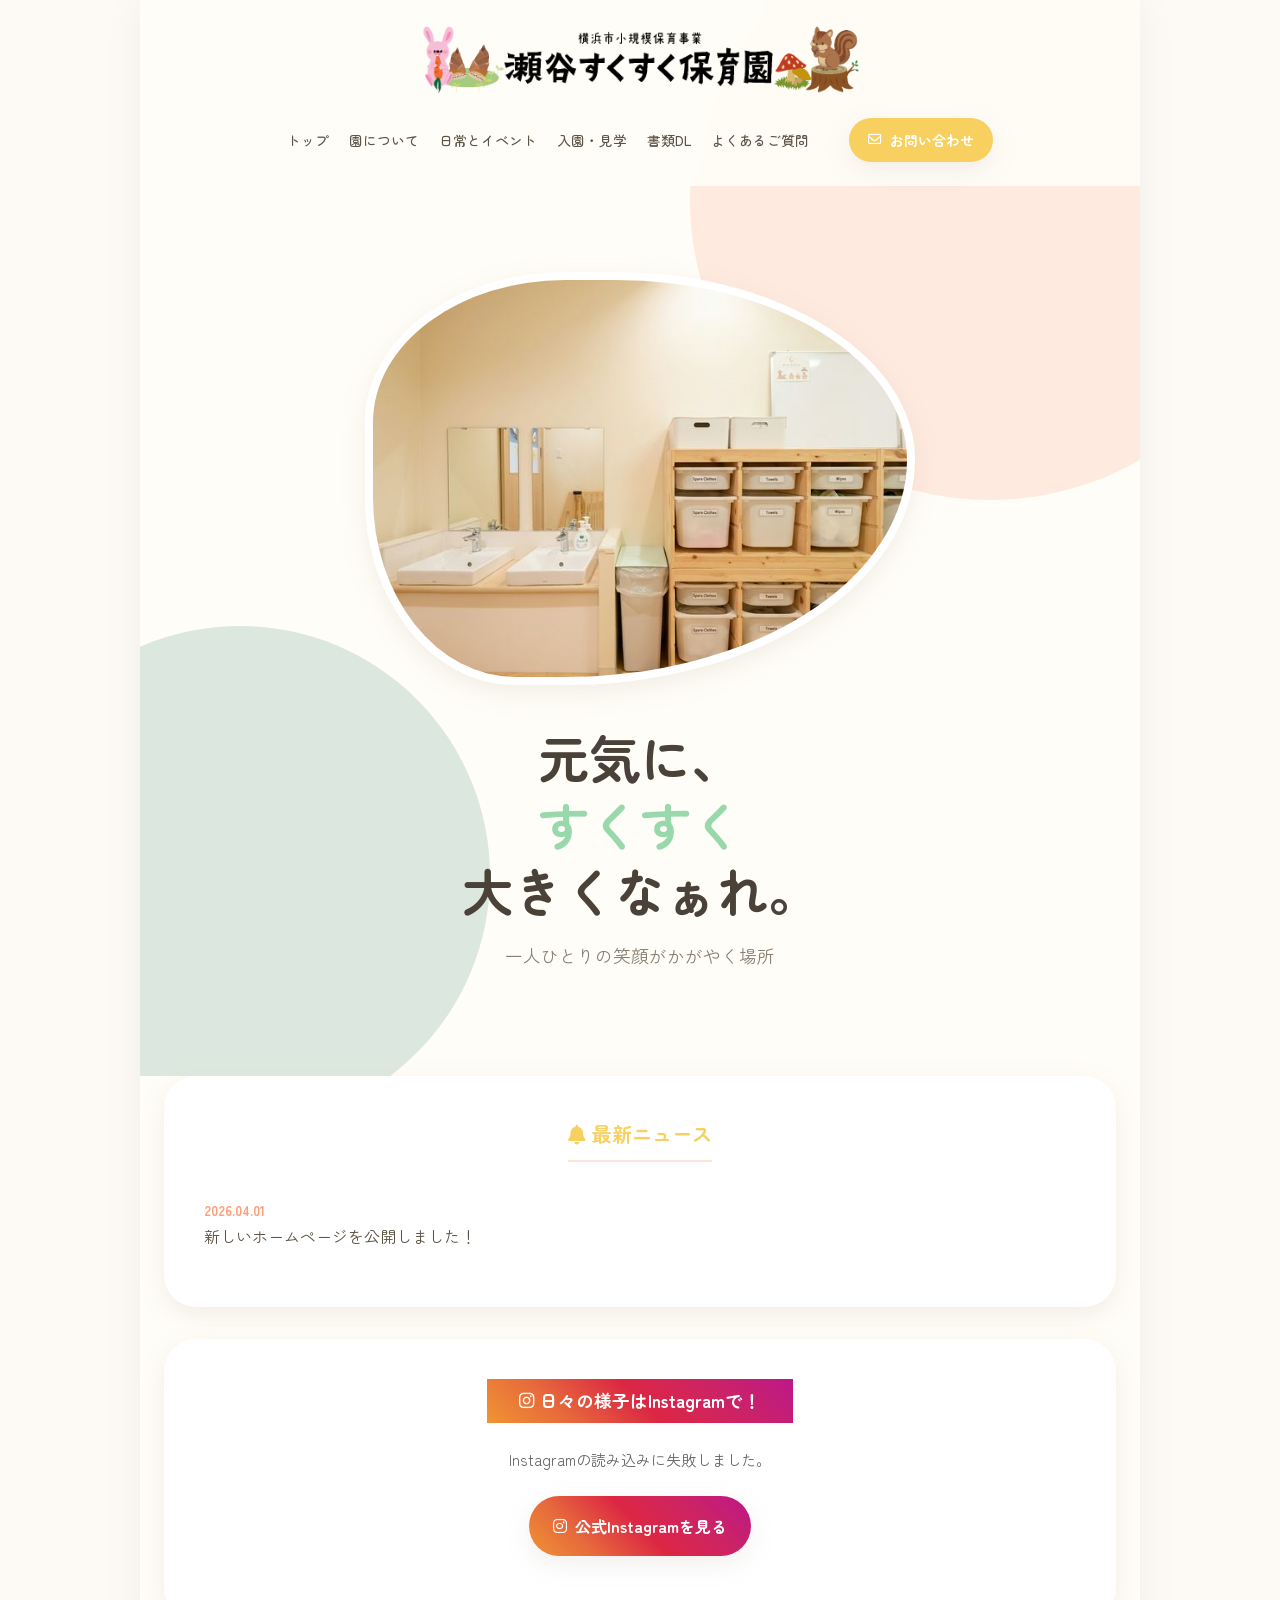
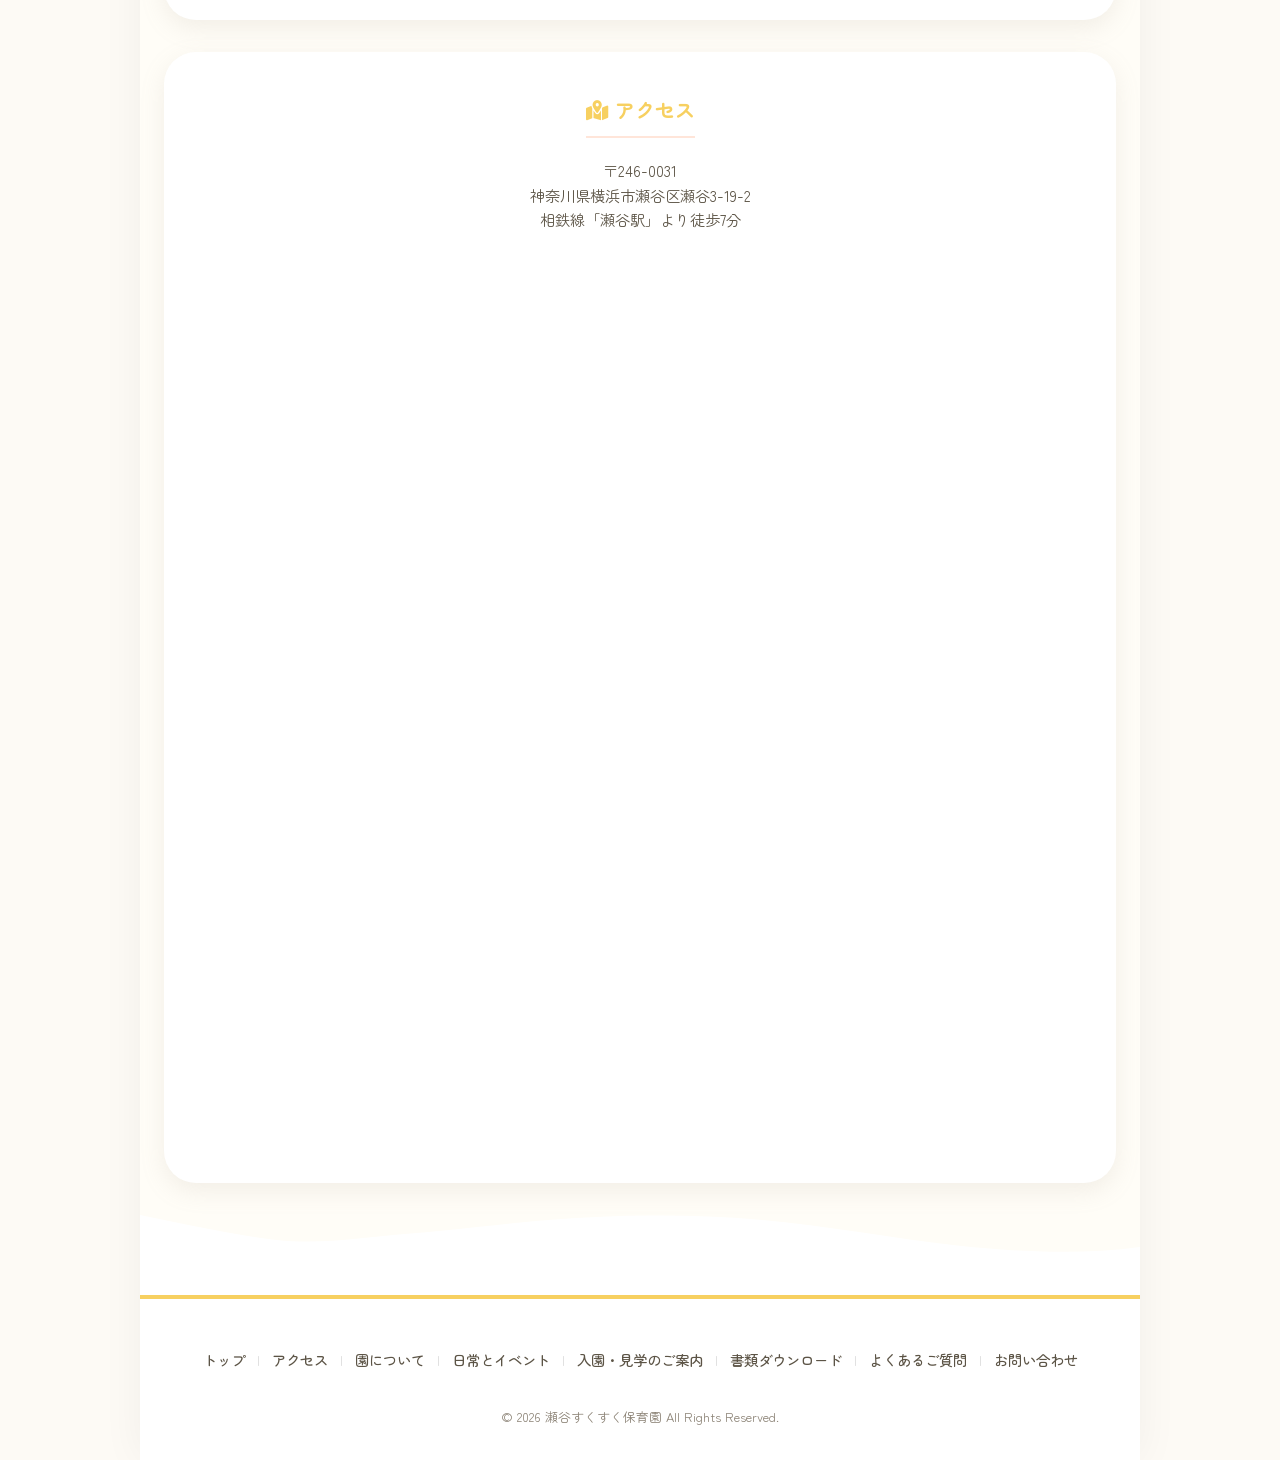
==== commit 1819ef83: "feat(instagram): migrate to GCP serverless relay for secure automatic token refresh" ====
--- a/index.html
+++ b/index.html
@@ -141,7 +141,6 @@
 
   </div>
 
-  <script src="js/config.js"></script>
   <script src="js/instagram.js"></script>
   <script src="js/main.js"></script>
 </body>
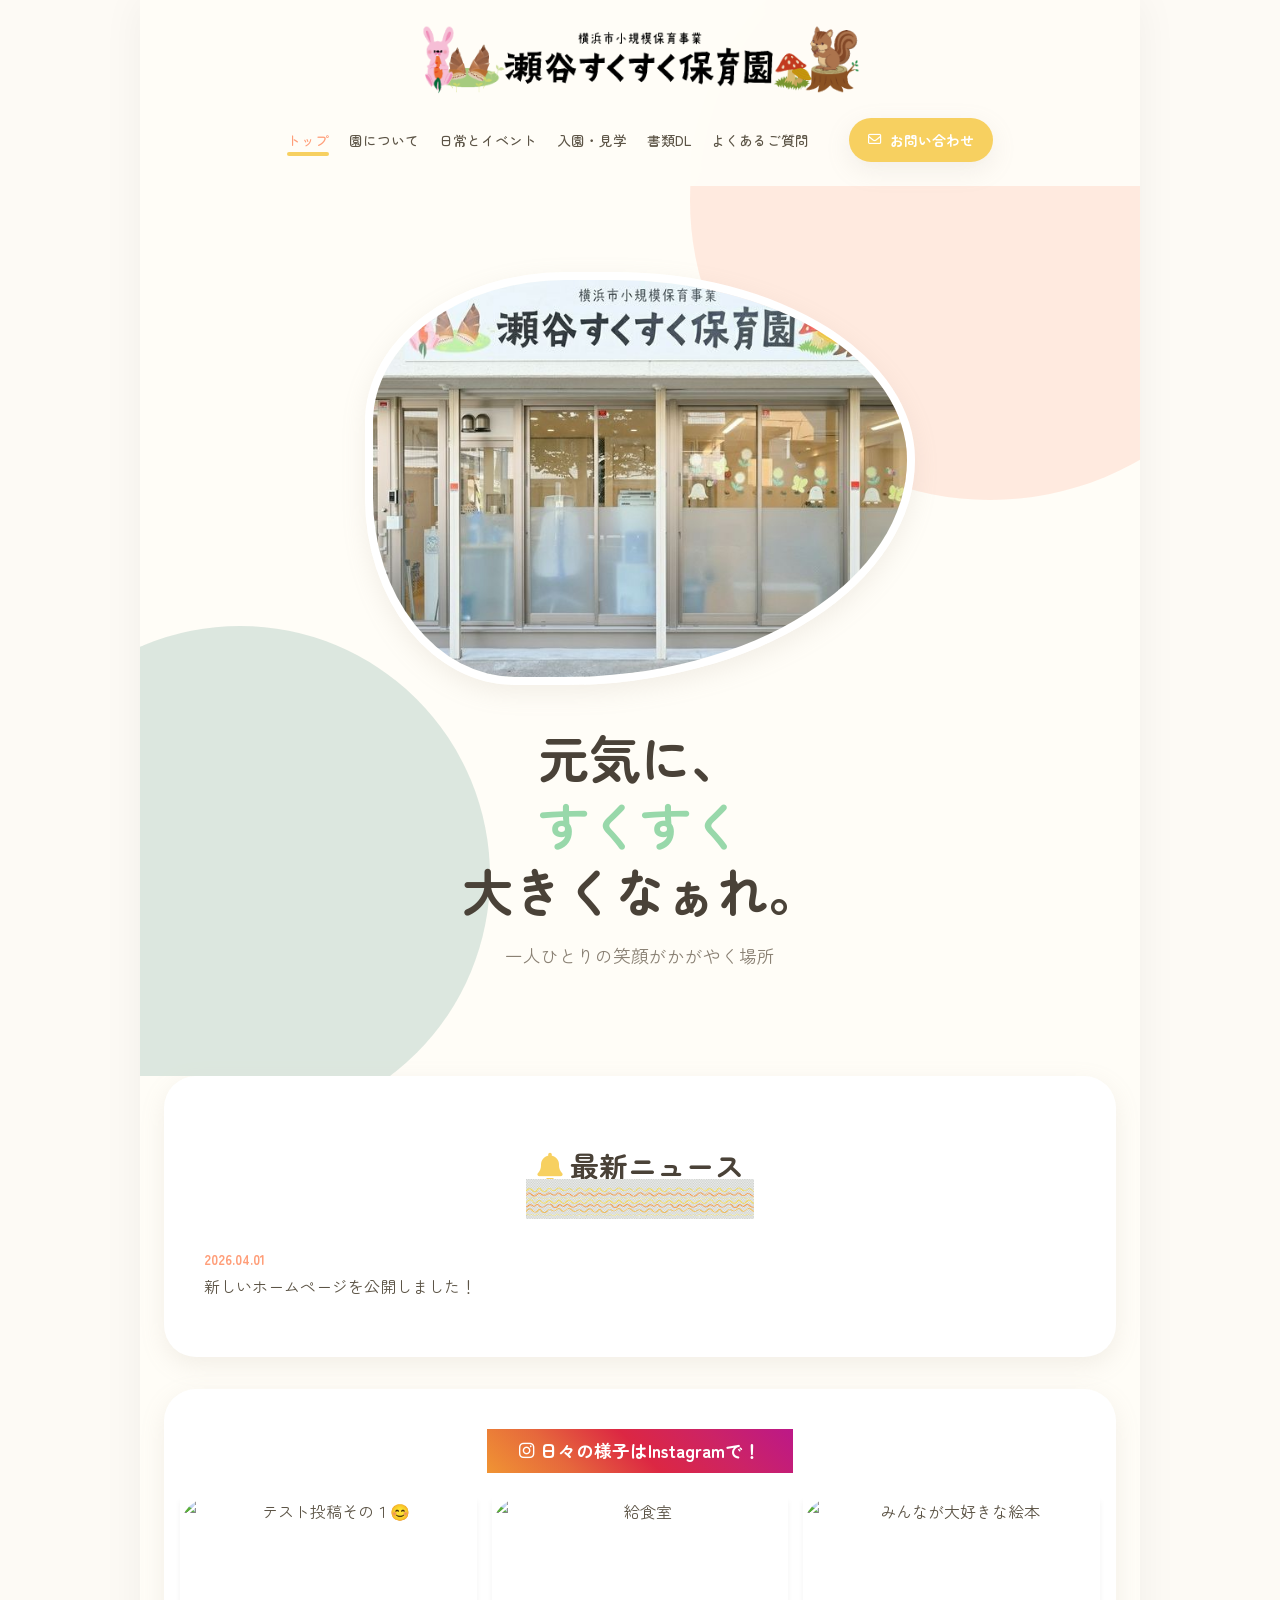
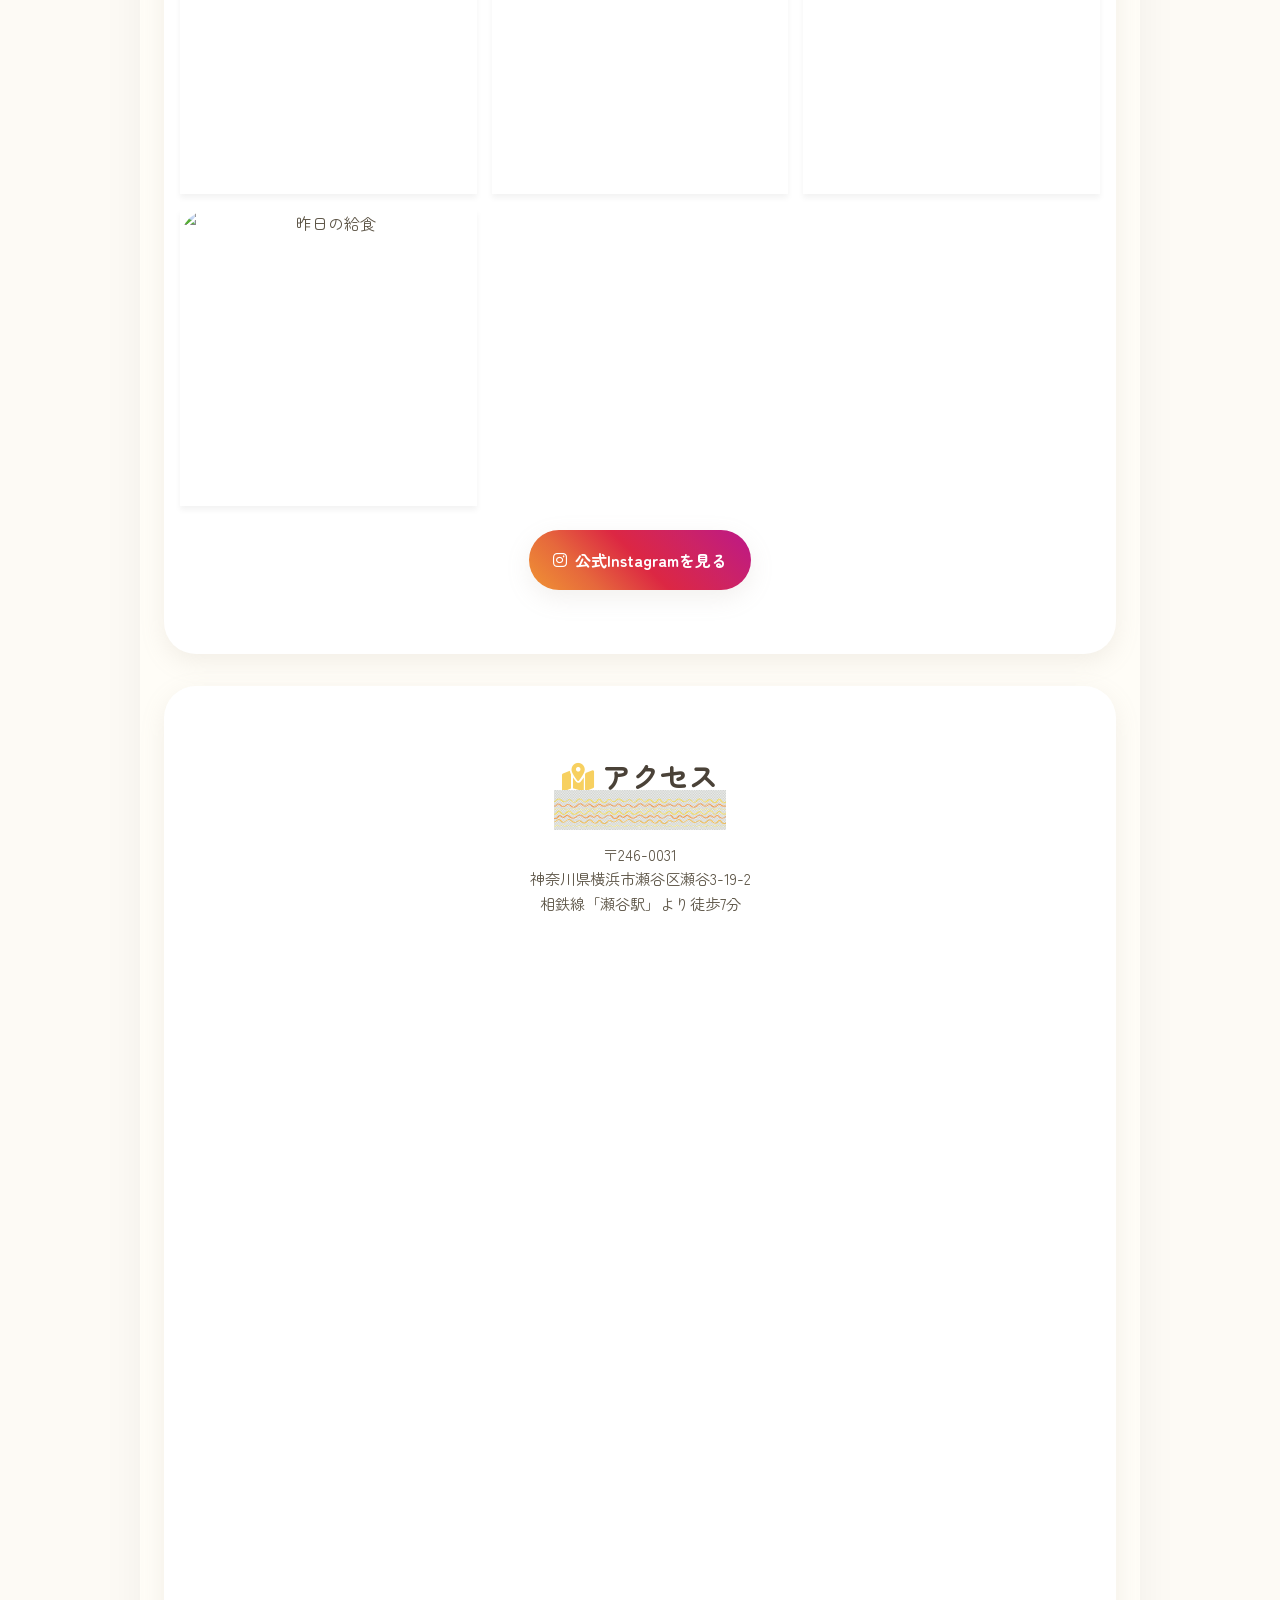
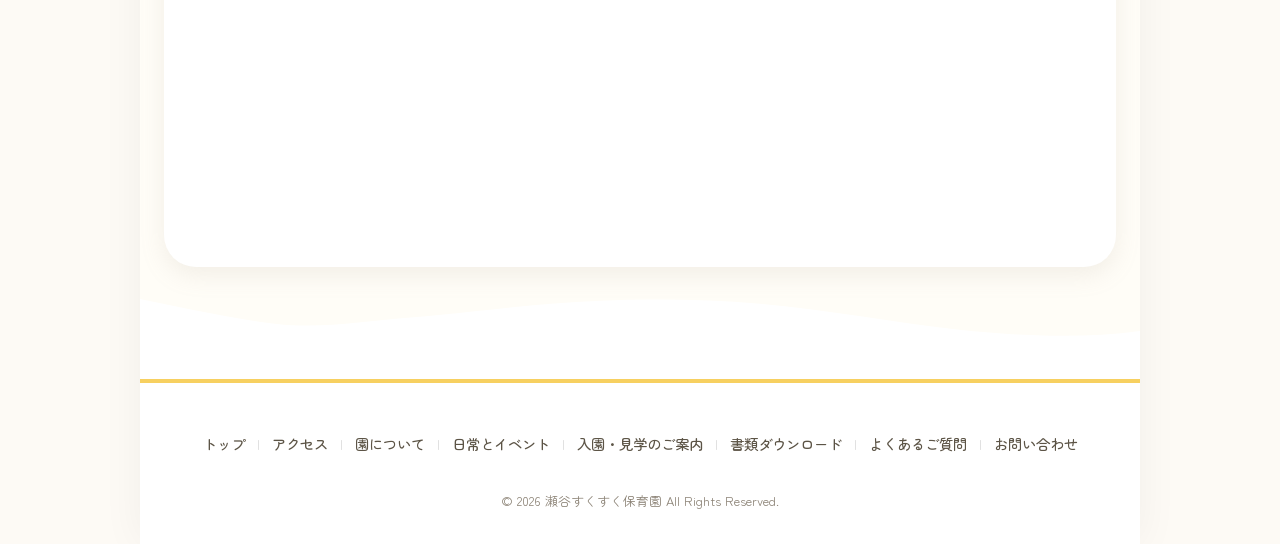
==== commit abced7a7: "feat: add page-specific decorative repeating underlines for section titles" ====
--- a/index.html
+++ b/index.html
@@ -72,7 +72,7 @@
 
       <!-- Latest News Section -->
       <section id="news" class="card fade-in">
-        <h2 class="card-title">
+        <h2 class="section-title underline-wave">
           <i class="fa-solid fa-bell" style="color: var(--primary-color);"></i> 最新ニュース
         </h2>
         <div class="news-list-container">
@@ -101,9 +101,9 @@
       <!-- Access Section -->
       <!-- Access Section -->
       <section id="access" class="access card fade-in">
-        <h3 class="card-title">
+        <h2 class="section-title underline-wave">
           <i class="fa-solid fa-map-location-dot" style="color: var(--primary-color);"></i> アクセス
-        </h3>
+        </h2>
         <p class="access-address">
           〒246-0031<br>
           神奈川県横浜市瀬谷区瀬谷3-19-2<br>
--- a/css/styles.css
+++ b/css/styles.css
@@ -9,6 +9,7 @@
   --text-light: #8A8174;
   --blob-peach: #FFE5D9;
   --blob-green: #D4E2D9;
+  --blob-blue: #E0F4F7;
   --box-shadow: 0 8px 24px rgba(169, 155, 142, 0.15);
   --border-radius-lg: 32px;
   --border-radius-blob: 40% 60% 70% 30% / 40% 50% 60% 50%;
@@ -433,6 +434,44 @@
   border-radius: 4px;
 }
 
+.section-title.underline-wave::after,
+.section-title.underline-flag::after,
+.section-title.underline-star::after,
+.section-title.underline-bubble::after {
+  background-color: transparent;
+  border-radius: 0;
+  width: 110%;
+  left: -5%;
+}
+
+.section-title.underline-wave::after {
+  background: url('../images/pattern_wave.png') repeat-x center;
+  background-size: 60px 40px;
+  height: 40px;
+  bottom: -28px;
+}
+
+.section-title.underline-flag::after {
+  background: url('../images/pattern_flag.png') repeat-x center;
+  background-size: 80px 40px;
+  height: 40px;
+  bottom: -32px;
+}
+
+.section-title.underline-star::after {
+  background: url('../images/pattern_star.png') repeat-x center;
+  background-size: 50px 30px;
+  height: 30px;
+  bottom: -22px;
+}
+
+.section-title.underline-bubble::after {
+  background: url('../images/pattern_bubble.png') repeat-x center;
+  background-size: 80px 40px;
+  height: 40px;
+  bottom: -28px;
+}
+
 
 /* Instagram Special Decoration */
 .insta-header {
@@ -926,8 +965,26 @@
     transition: var(--transition);
   }
 
-  .desktop-nav li a:hover {
+  .desktop-nav li a:hover,
+  .desktop-nav li a.active {
     color: var(--accent-color);
+  }
+
+  .desktop-nav li a.active {
+    position: relative;
+    pointer-events: none;
+    cursor: default;
+  }
+
+  .desktop-nav li a.active::after {
+    content: '';
+    position: absolute;
+    bottom: -6px;
+    left: 0;
+    width: 100%;
+    height: 4px;
+    background: var(--primary-color);
+    border-radius: 2px;
   }
 
   .nav-contact-desktop {
@@ -1004,4 +1061,46 @@
     bottom: -50px;
     left: -150px;
   }
-}+}
+/* School Tour Section Layout */
+.tour-flex-container {
+  display: flex;
+  flex-direction: column;
+  gap: 1.5rem;
+}
+
+.tour-illustration {
+  width: 100%;
+  max-width: 300px;
+  margin: 0 auto;
+}
+
+.tour-img {
+  width: 100%;
+  height: auto;
+  border-radius: 20px;
+  display: block;
+}
+
+.tour-content {
+  flex: 1;
+}
+
+@media (min-width: 1024px) {
+  .tour-flex-container {
+    flex-direction: row;
+    align-items: center;
+    gap: 3rem;
+    padding: 0.5rem;
+  }
+  
+  .tour-illustration {
+    width: 42%;
+    margin: 0;
+  }
+  
+  .tour-content {
+    width: 58%;
+  }
+  
+}
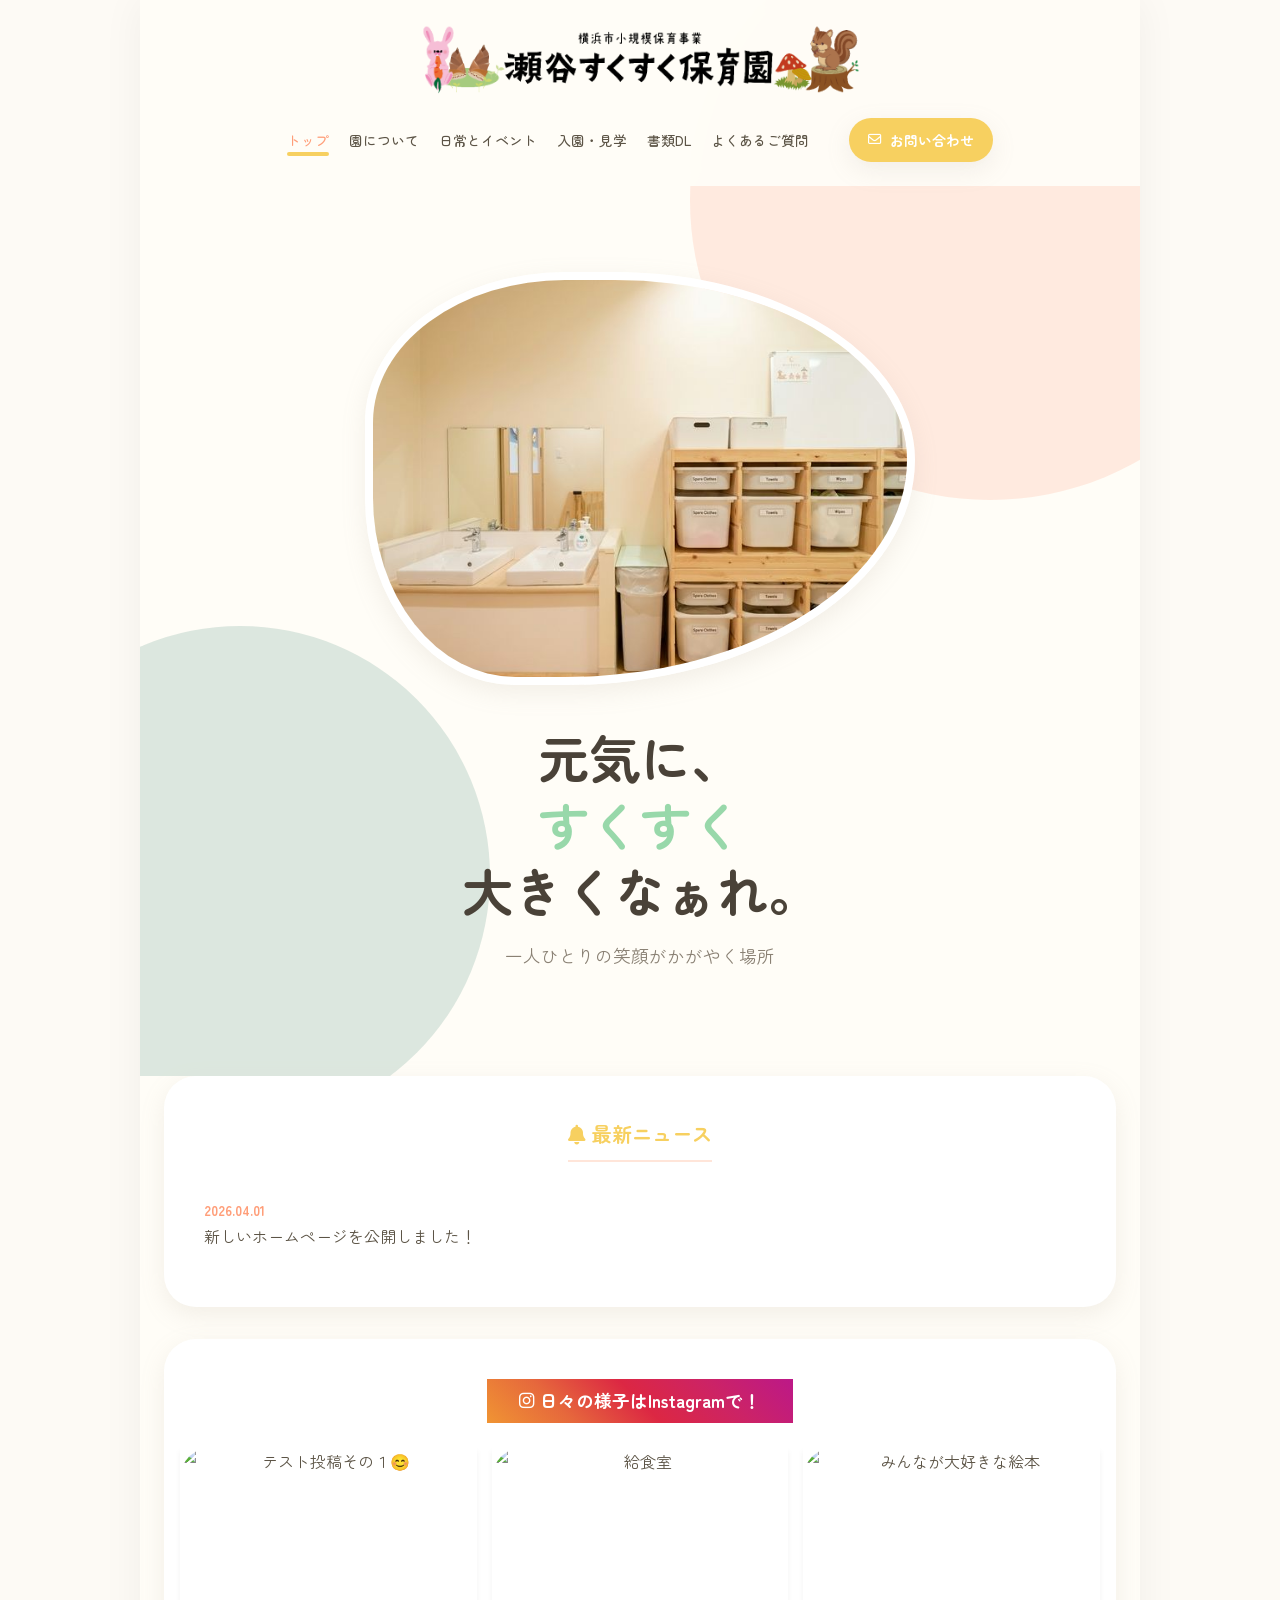
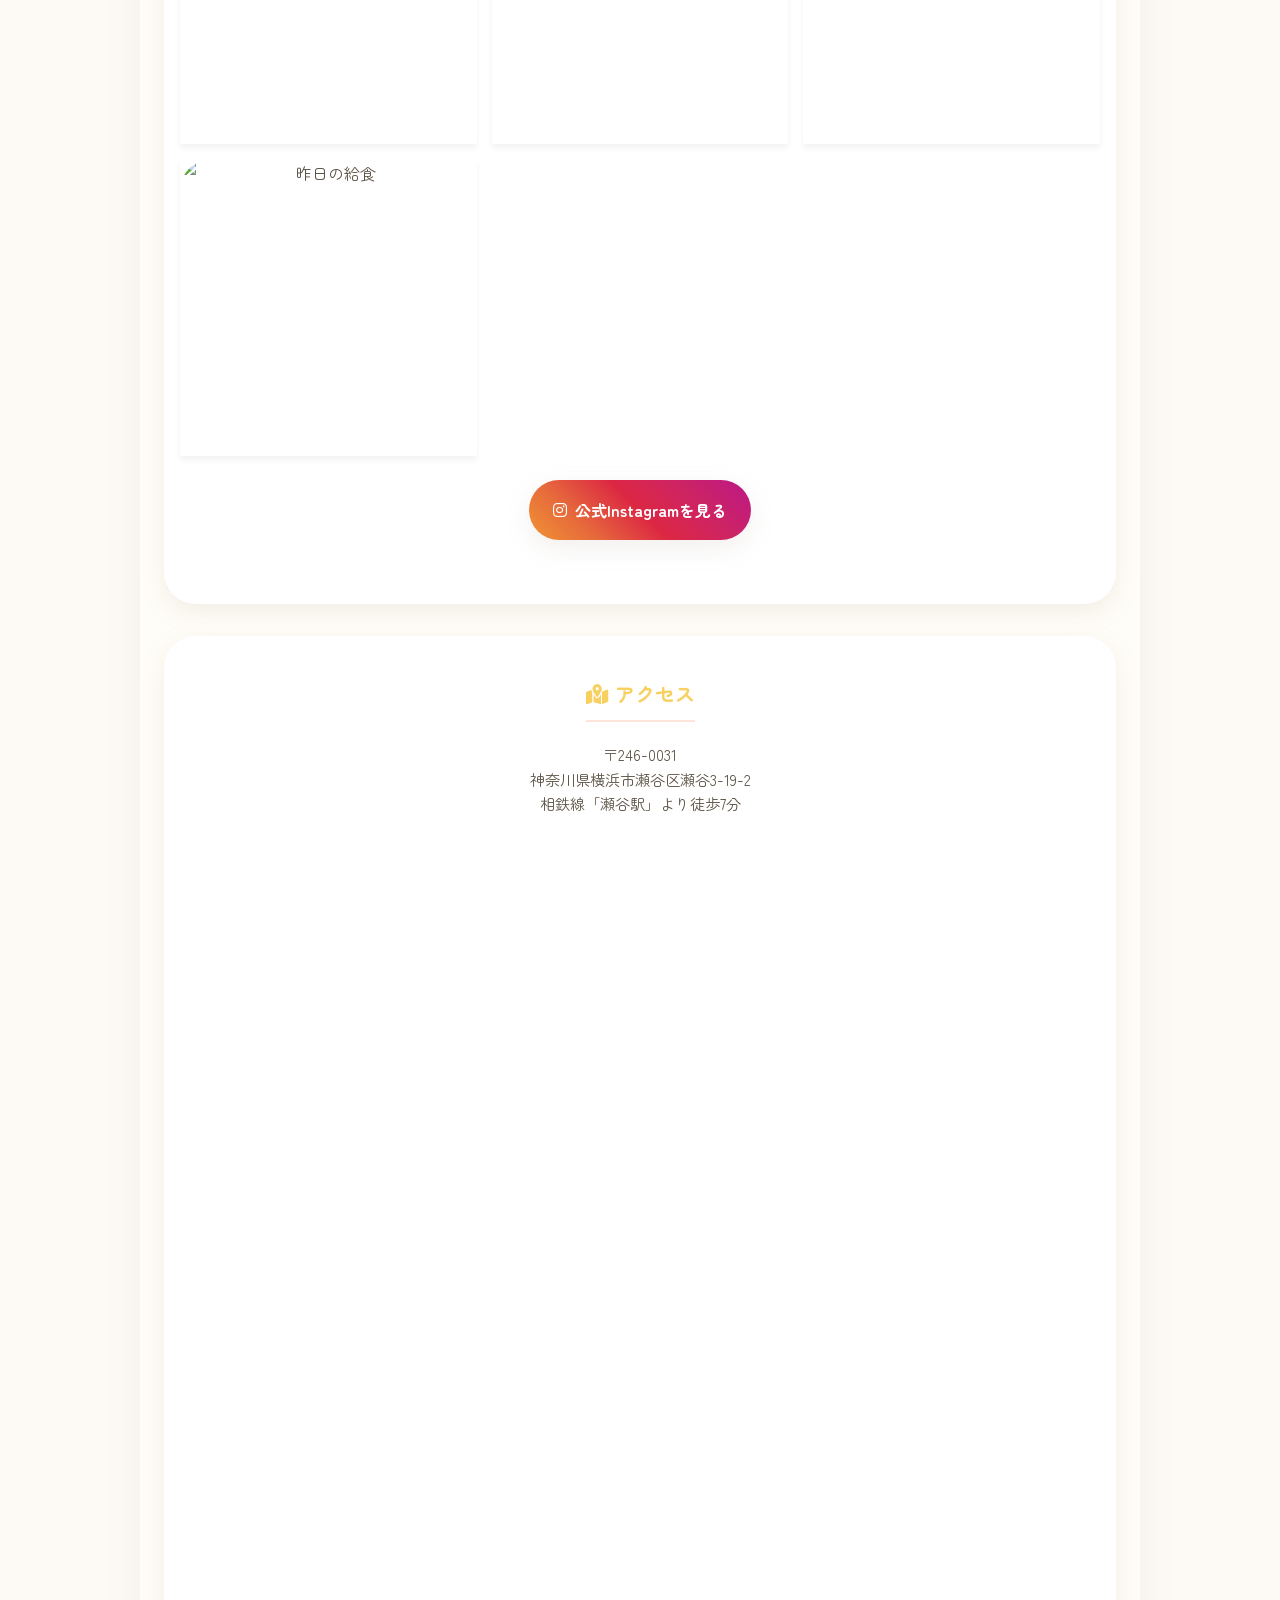
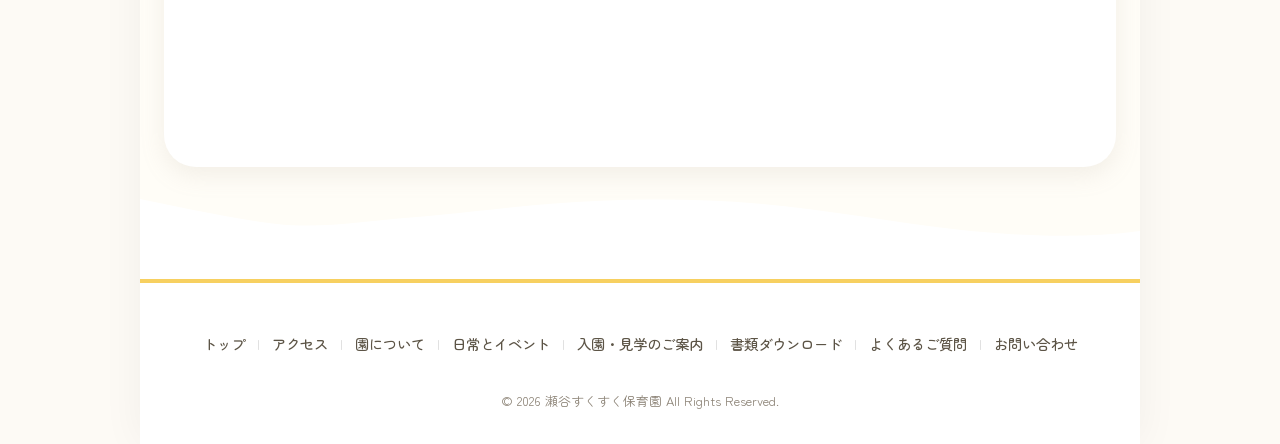
==== commit 57cda513: "Revert "feat: add page-specific decorative repeating underlines for section titles" This reverts com" ====
--- a/index.html
+++ b/index.html
@@ -72,7 +72,7 @@
 
       <!-- Latest News Section -->
       <section id="news" class="card fade-in">
-        <h2 class="section-title underline-wave">
+        <h2 class="card-title">
           <i class="fa-solid fa-bell" style="color: var(--primary-color);"></i> 最新ニュース
         </h2>
         <div class="news-list-container">
@@ -101,9 +101,9 @@
       <!-- Access Section -->
       <!-- Access Section -->
       <section id="access" class="access card fade-in">
-        <h2 class="section-title underline-wave">
+        <h3 class="card-title">
           <i class="fa-solid fa-map-location-dot" style="color: var(--primary-color);"></i> アクセス
-        </h2>
+        </h3>
         <p class="access-address">
           〒246-0031<br>
           神奈川県横浜市瀬谷区瀬谷3-19-2<br>
--- a/css/styles.css
+++ b/css/styles.css
@@ -434,44 +434,6 @@
   border-radius: 4px;
 }
 
-.section-title.underline-wave::after,
-.section-title.underline-flag::after,
-.section-title.underline-star::after,
-.section-title.underline-bubble::after {
-  background-color: transparent;
-  border-radius: 0;
-  width: 110%;
-  left: -5%;
-}
-
-.section-title.underline-wave::after {
-  background: url('../images/pattern_wave.png') repeat-x center;
-  background-size: 60px 40px;
-  height: 40px;
-  bottom: -28px;
-}
-
-.section-title.underline-flag::after {
-  background: url('../images/pattern_flag.png') repeat-x center;
-  background-size: 80px 40px;
-  height: 40px;
-  bottom: -32px;
-}
-
-.section-title.underline-star::after {
-  background: url('../images/pattern_star.png') repeat-x center;
-  background-size: 50px 30px;
-  height: 30px;
-  bottom: -22px;
-}
-
-.section-title.underline-bubble::after {
-  background: url('../images/pattern_bubble.png') repeat-x center;
-  background-size: 80px 40px;
-  height: 40px;
-  bottom: -28px;
-}
-
 
 /* Instagram Special Decoration */
 .insta-header {
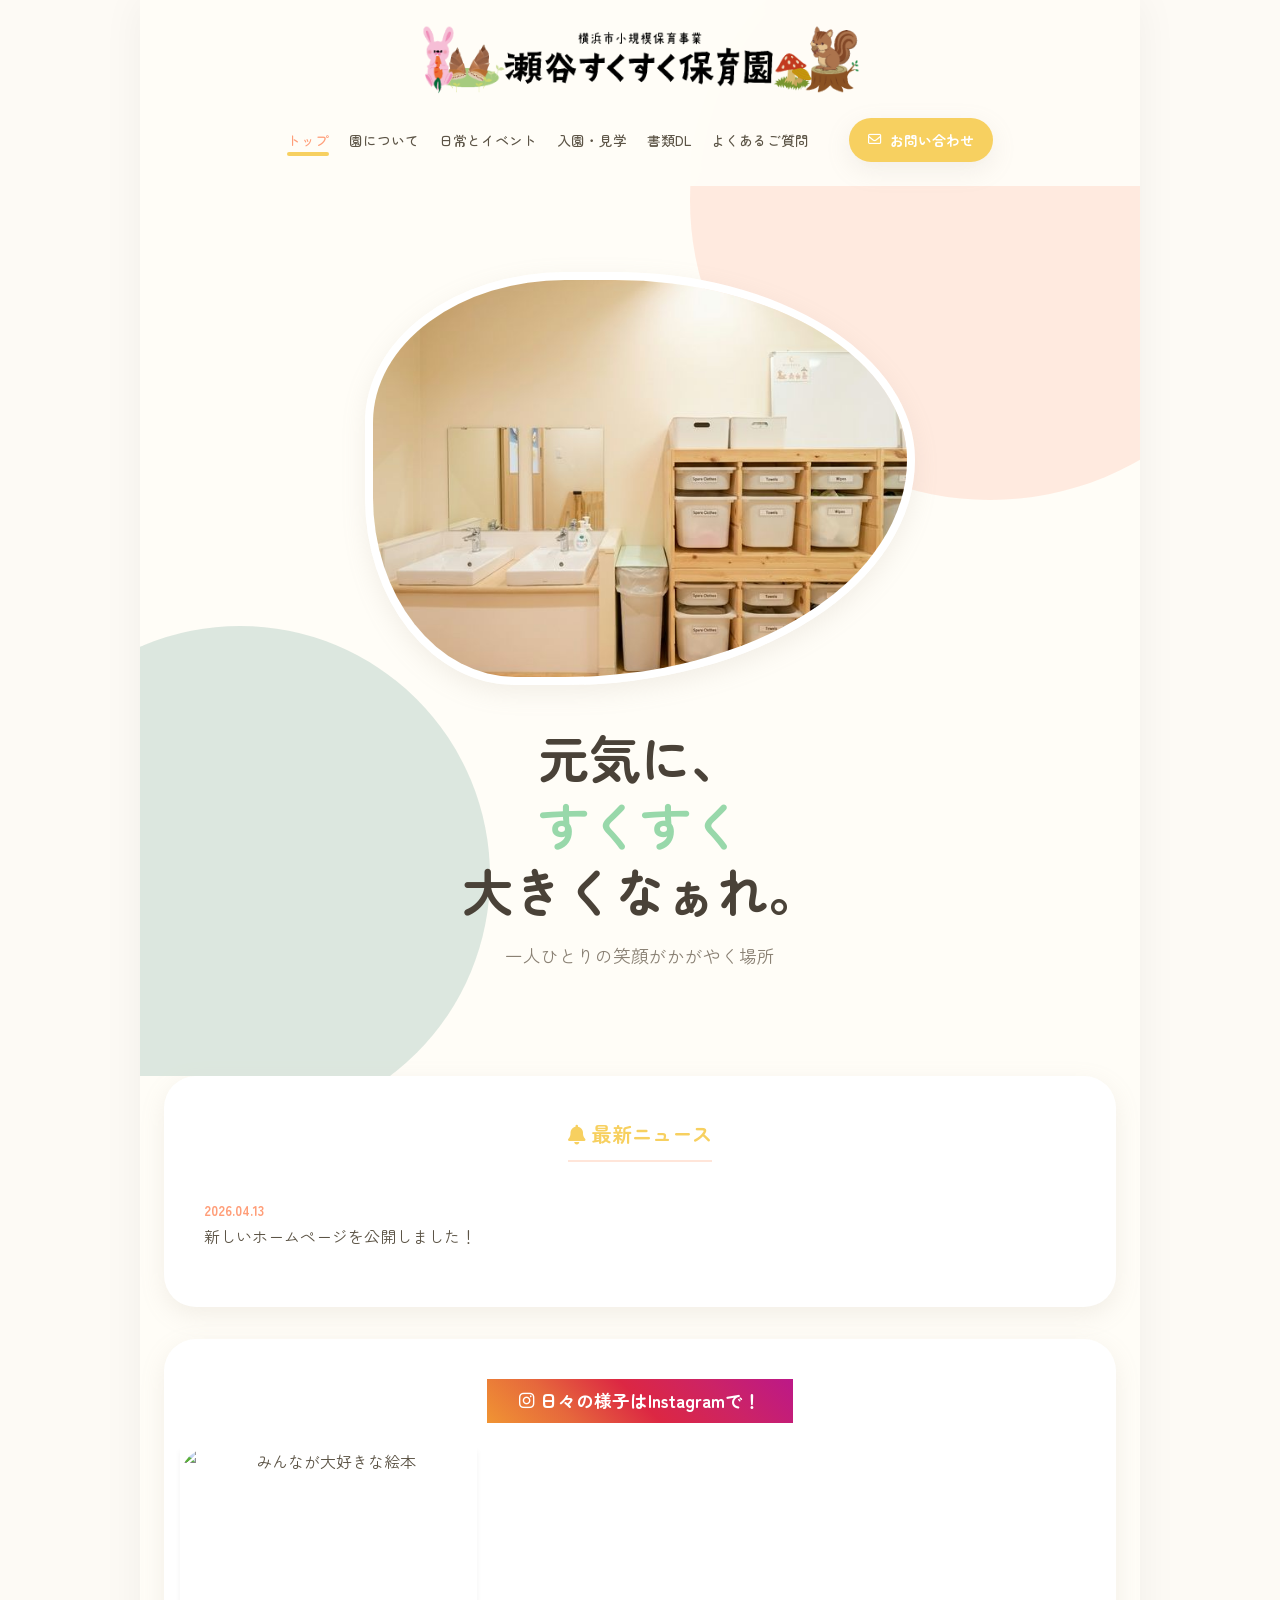
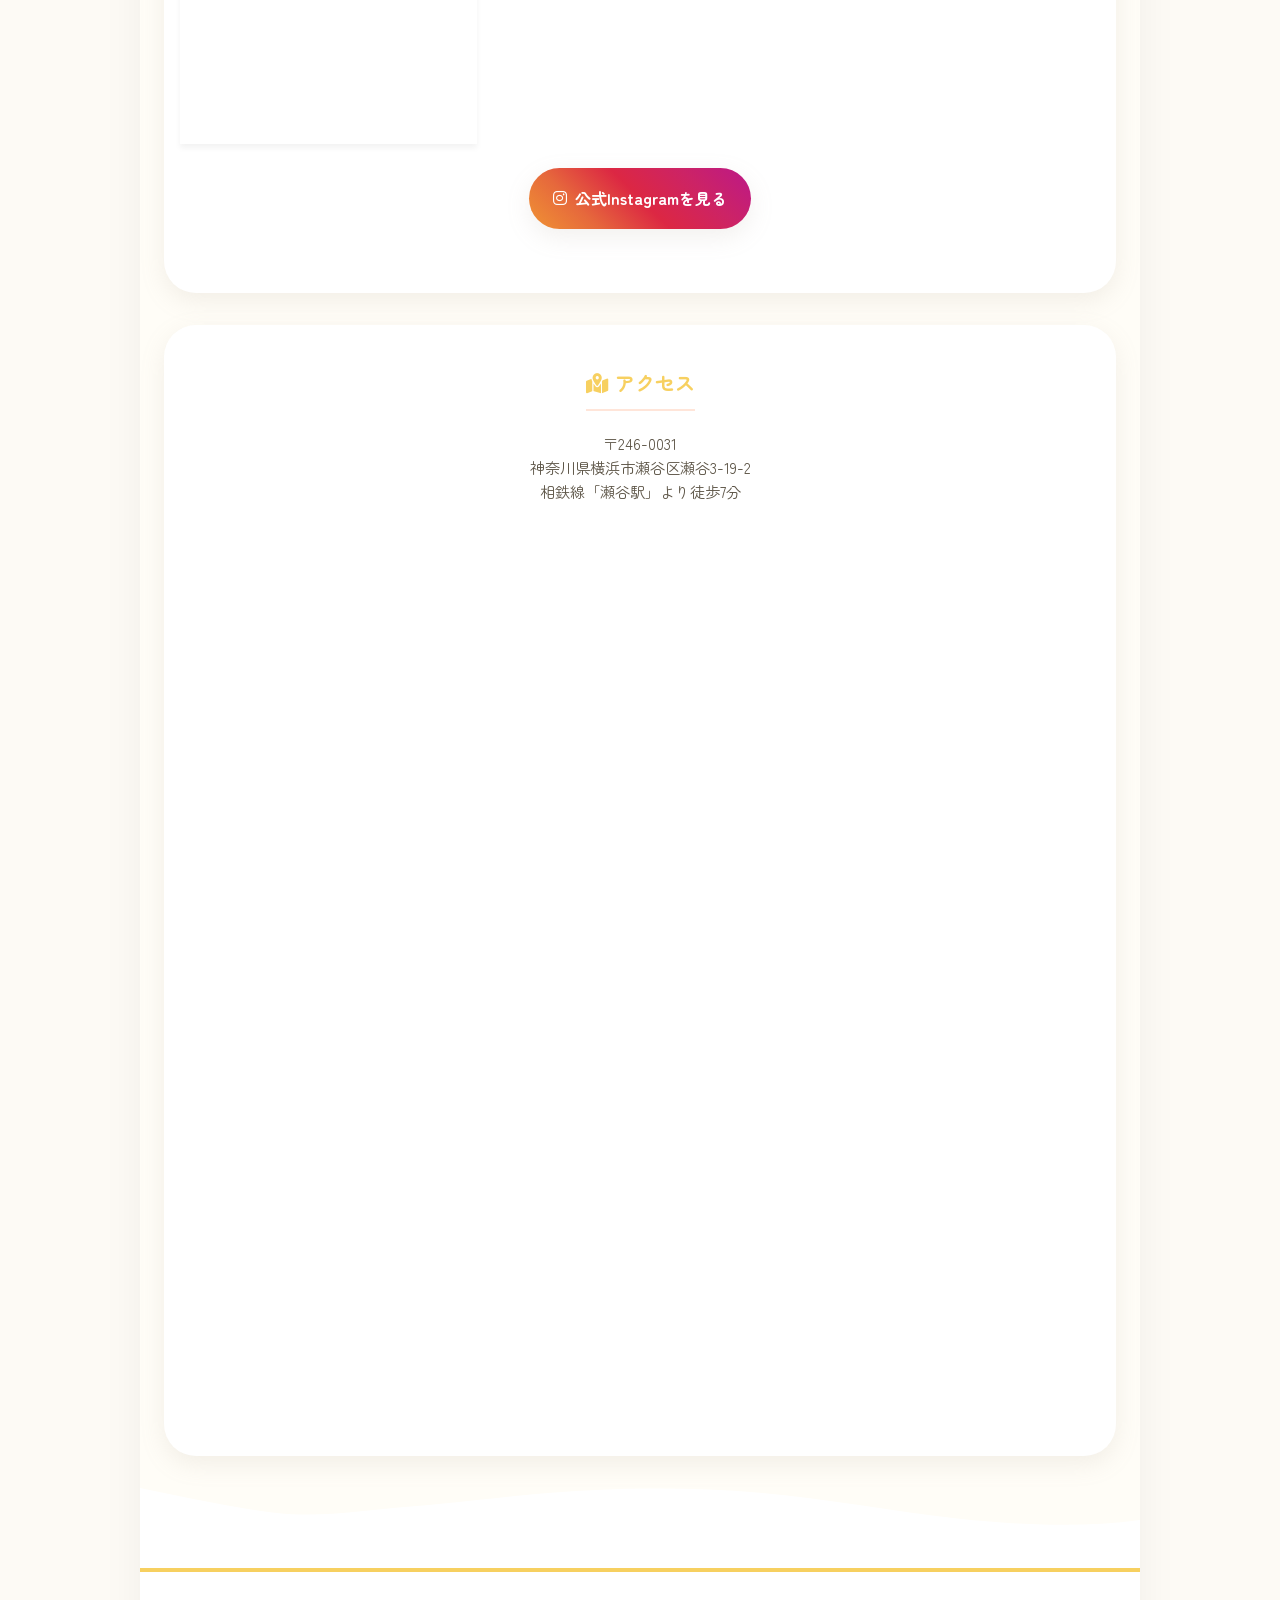
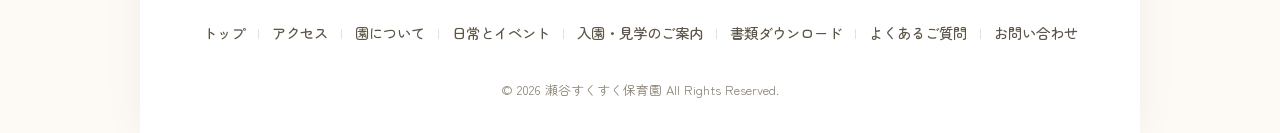
==== commit 56bbfe8e: "docs: 最新ニュースの日付を更新" ====
--- a/index.html
+++ b/index.html
@@ -77,7 +77,7 @@
         </h2>
         <div class="news-list-container">
           <div class="news-item">
-            <span class="news-date">2026.04.01</span>
+            <span class="news-date">2026.04.13</span>
             <span class="news-title">新しいホームページを公開しました！</span>
           </div>
         </div>
--- a/css/styles.css
+++ b/css/styles.css
@@ -585,11 +585,47 @@
 }
 
 .manager-avatar {
-  width: 150px;
-  height: 150px;
-  border-radius: 50%;
-  margin-bottom: 1rem;
+  width: 15rem;
+  height: 15rem;
+  border-radius: var(--border-radius-blob);
+  box-shadow: var(--box-shadow);
+  border: 4px solid white;
+  margin-bottom: 1.5rem;
   object-fit: cover;
+  transition: var(--transition);
+}
+
+.manager-avatar:hover {
+  transform: scale(1.05) rotate(2deg);
+}
+
+.profile-flex {
+  display: flex;
+  flex-direction: column;
+  gap: 2rem;
+  align-items: center;
+}
+
+@media (min-width: 1024px) {
+  .profile-flex {
+    flex-direction: row;
+    text-align: left;
+    align-items: flex-start;
+    padding: 1rem 0;
+  }
+
+  .profile-flex.reverse {
+    flex-direction: row-reverse;
+  }
+
+  .manager-avatar {
+    margin-bottom: 0;
+    flex-shrink: 0;
+  }
+
+  .manager-profile-content {
+    flex: 1;
+  }
 }
 
 /* Daily Life & Admission */
@@ -625,6 +661,188 @@
   display: block;
 }
 
+/* Profiles & Signatures */
+.profile-signature {
+  text-align: right;
+  border-top: 1px solid #f0f0f0;
+  padding-top: 1rem;
+  margin-top: 1rem;
+}
+
+.profile-signature small {
+  color: var(--text-light);
+  display: block;
+  margin-bottom: 0.5rem;
+}
+
+.profile-signature p {
+  font-weight: 700;
+  margin: 0;
+}
+
+.profile-meta {
+  font-weight: 700;
+  margin-bottom: 1rem;
+  color: var(--accent-color);
+}
+
+.profile-name {
+  font-size: 1.3rem;
+  margin-bottom: 0.3rem;
+}
+
+/* Info Lists & Tables */
+.philosophy-list {
+  font-size: 0.95rem;
+  line-height: 1.8;
+  color: var(--text-main);
+  margin: 0 auto;
+  padding: 0;
+  list-style: none;
+  text-align: center;
+}
+
+.philosophy-list li {
+  margin-bottom: 0.5rem;
+  position: relative;
+}
+
+.philosophy-list li::before {
+  content: '\f4d8'; /* Font Awesome seedling icon */
+  font-family: 'Font Awesome 6 Free';
+  font-weight: 900;
+  color: var(--secondary-color);
+  margin-right: 0.5rem;
+  font-size: 1.1rem;
+}
+
+.policy-list {
+  list-style: none;
+  padding: 0;
+  margin: 0 auto;
+  max-width: 600px;
+}
+
+.policy-list li {
+  position: relative;
+  padding-left: 1.8rem;
+  margin-bottom: 1rem;
+  font-size: 0.95rem;
+  line-height: 1.6;
+  text-align: left;
+}
+
+.policy-list li:last-child {
+  margin-bottom: 0;
+}
+
+.policy-list li::before {
+  content: '\f4d8'; /* Font Awesome seedling icon */
+  font-family: 'Font Awesome 6 Free';
+  font-weight: 900;
+  position: absolute;
+  left: 0;
+  top: 0.1rem;
+  color: var(--secondary-color);
+  font-size: 1.1rem;
+}
+
+.info-table {
+  width: 100%;
+  font-size: 0.9rem;
+  text-align: left;
+  border-collapse: collapse;
+  margin-top: 0;
+  margin-bottom: 1rem;
+}
+
+.info-table tr {
+  border-bottom: 1px dashed #ddd;
+}
+
+.info-table th {
+  padding: 0.75rem 0;
+  font-weight: 700;
+  color: var(--text-main);
+  white-space: nowrap;
+}
+
+.info-table td {
+  padding: 0.75rem 0;
+  text-align: right;
+}
+
+#facility-info .info-table th {
+  width: 30%;
+  text-align: left;
+}
+
+#facility-info .info-table td {
+  text-align: left;
+}
+
+/* Associated Facilities */
+.associated-desc {
+  font-size: 0.85rem;
+  margin-bottom: 1.5rem;
+  text-align: left;
+}
+
+.associated-card {
+  font-size: 0.85rem;
+  text-align: left;
+  margin-bottom: 1rem;
+  background: #fafafa;
+  padding: 1rem;
+  border-radius: 8px;
+  border: 1px solid transparent;
+  transition: var(--transition);
+}
+
+.associated-card:hover {
+  background: white;
+  border-color: var(--primary-color);
+  box-shadow: var(--box-shadow);
+  transform: translateY(-2px);
+}
+
+.associated-card:last-child {
+  margin-bottom: 0;
+}
+
+/* Utils */
+.mb-lg {
+  margin-bottom: 2.5rem !important;
+}
+
+.mb-md {
+  margin-bottom: 1.5rem !important;
+}
+
+.mb-sm {
+  margin-bottom: 1rem !important;
+}
+
+.mt-0 {
+  margin-top: 0 !important;
+}
+
+.text-left {
+  text-align: left !important;
+}
+
+.text-center {
+  text-align: center !important;
+}
+
+.text-right {
+  text-align: right !important;
+}
+
+.fw-bold {
+  font-weight: 700 !important;
+}
+
 .card p {
   font-size: clamp(0.85rem, 3.8vw, 0.95rem);
   line-height: 1.6;
@@ -1024,6 +1242,7 @@
     left: -150px;
   }
 }
+
 /* School Tour Section Layout */
 .tour-flex-container {
   display: flex;
@@ -1055,14 +1274,14 @@
     gap: 3rem;
     padding: 0.5rem;
   }
-  
+
   .tour-illustration {
     width: 42%;
     margin: 0;
   }
-  
+
   .tour-content {
     width: 58%;
   }
-  
-}
+
+}
